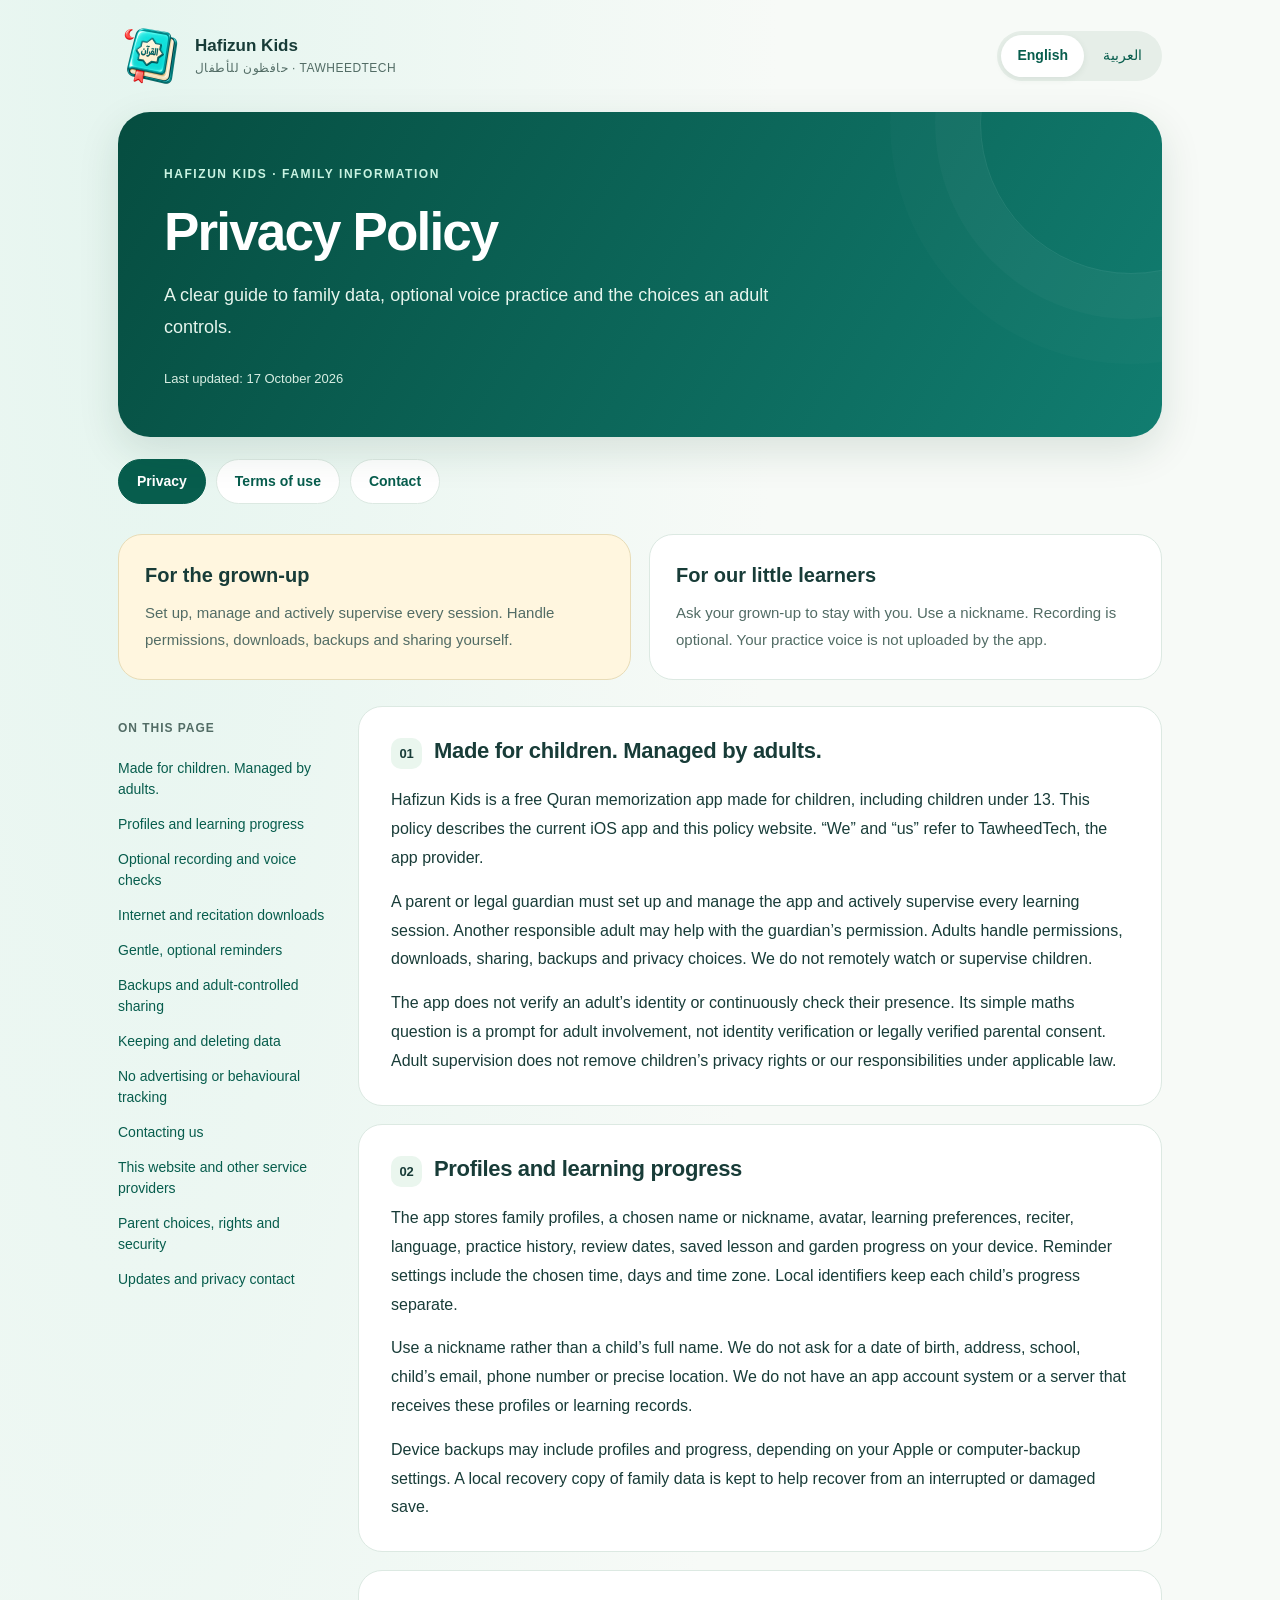
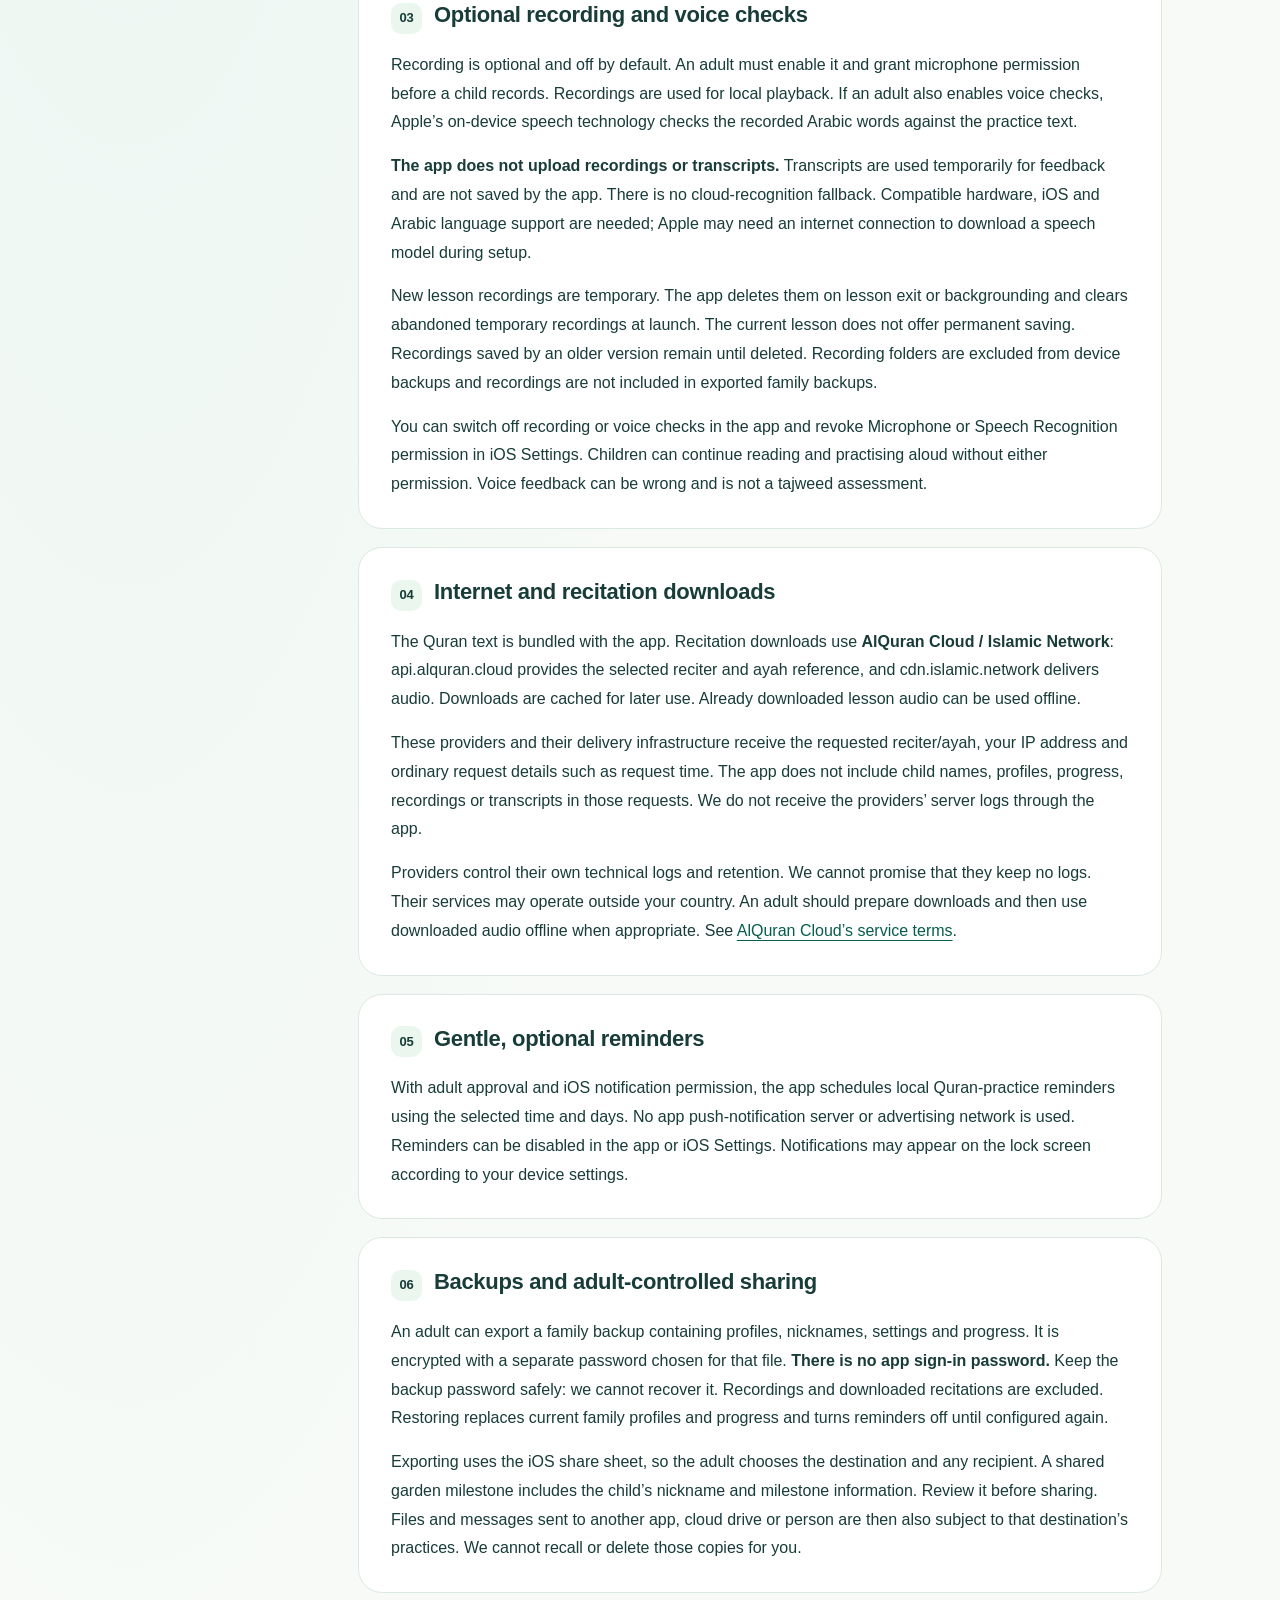
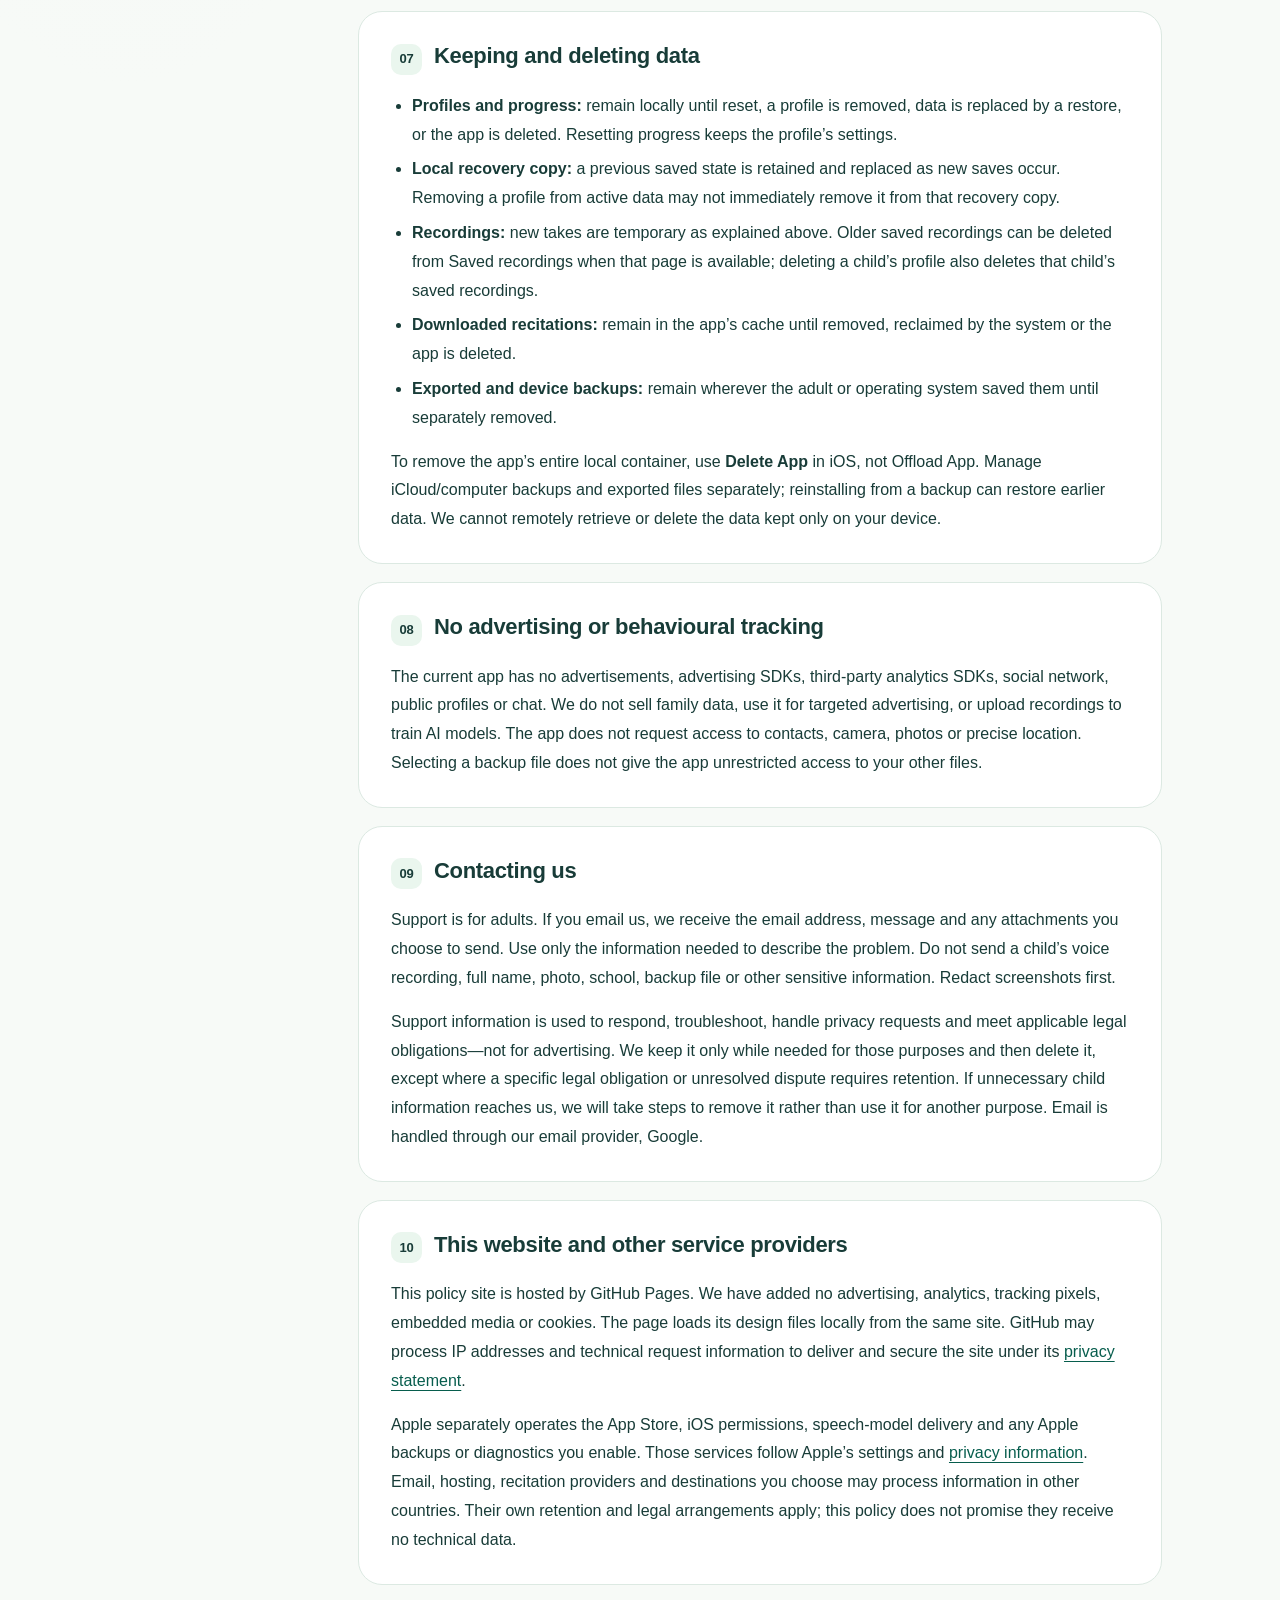
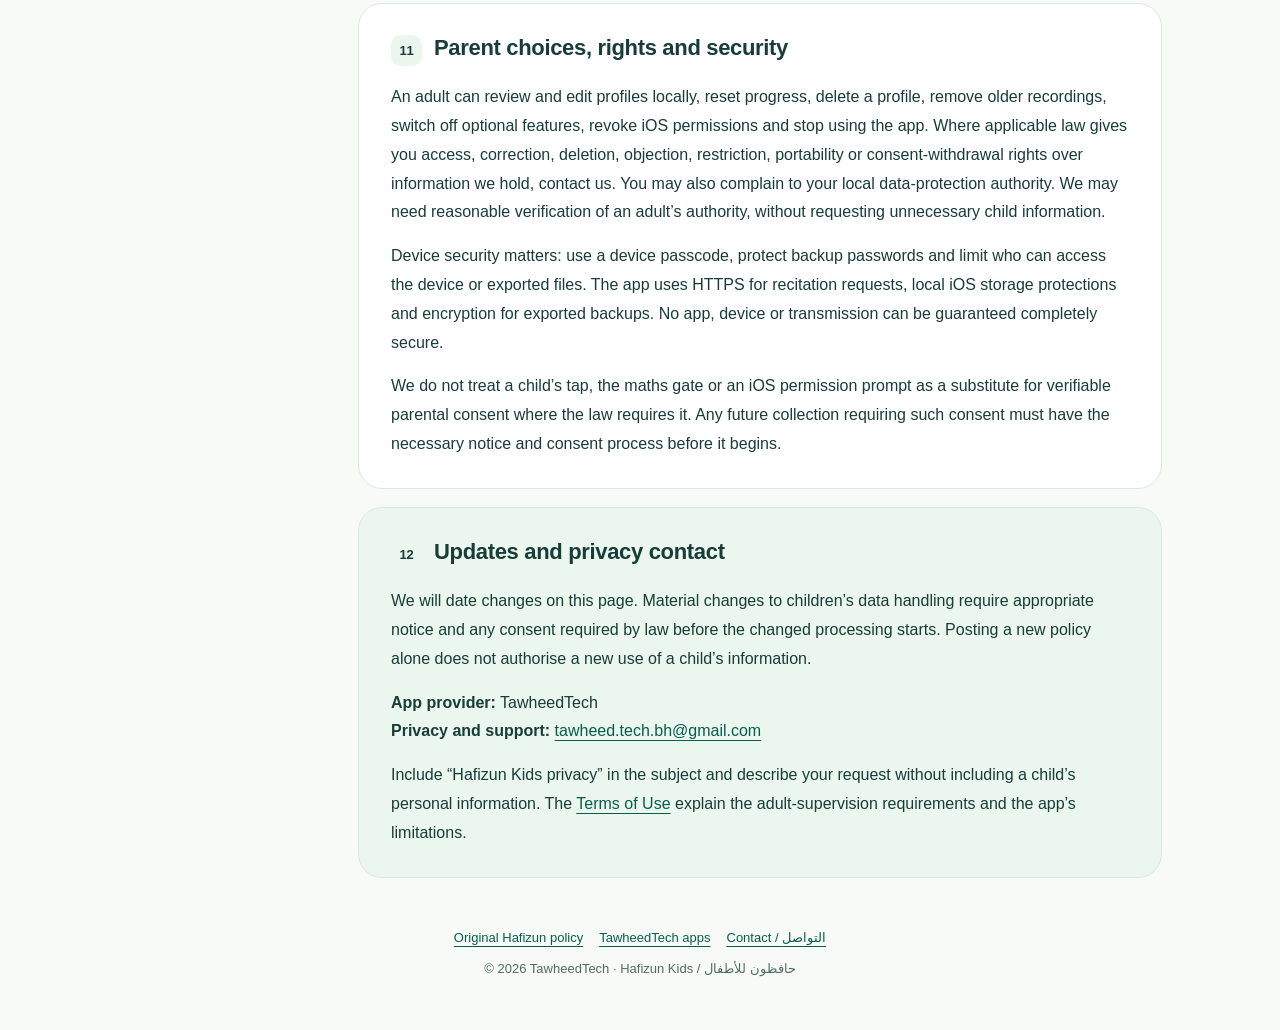
==== index.html @ 1b9d5322 "Publish Hafizun Kids privacy policy and terms" ====
<!doctype html>
<html lang="en"><head><meta charset="utf-8"><meta name="viewport" content="width=device-width,initial-scale=1"><meta name="description" content="Hafizun Kids Privacy Policy: adult supervision, local family data, optional on-device voice practice and parent choices. English and Arabic."><meta name="theme-color" content="#075d4d"><meta name="referrer" content="no-referrer"><meta name="robots" content="index,follow"><title>Privacy Policy · Hafizun Kids</title><link rel="icon" href="logo.png"><link rel="stylesheet" href="style.css"></head>
<body><a class="skip" href="#main">Skip to content / انتقل إلى المحتوى</a><div class="shell"><header class="topbar"><a class="brand" href="index.html" data-local-link><img src="logo.png" width="64" height="64" alt="Hafizun Kids Quran book and crescent logo"><span>Hafizun Kids<small>حافظون للأطفال · TAWHEEDTECH</small></span></a><nav class="languages" aria-label="Language / اللغة"><a href="?lang=en" data-language-link="en" lang="en">English</a><a href="?lang=ar" data-language-link="ar" lang="ar">العربية</a></nav></header><main id="main"><noscript><p class="nojs-note">Both languages are shown below. تظهر اللغتان أدناه.</p></noscript><article data-language="en" lang="en" dir="ltr"><header class="hero"><span class="eyebrow">HAFIZUN KIDS · FAMILY INFORMATION</span><h1>Privacy Policy</h1><p>A clear guide to family data, optional voice practice and the choices an adult controls.</p><p class="meta">Last updated: 17 October 2026</p></header><nav class="tabs" aria-label="Policy pages"><a href="index.html" data-local-link aria-current="page">Privacy</a><a href="terms.html" data-local-link >Terms of use</a><a href="#en-contact">Contact</a></nav><div class="intro"><section class="tile adult"><h2>For the grown-up</h2><p>Set up, manage and actively supervise every session. Handle permissions, downloads, backups and sharing yourself.</p></section><section class="tile"><h2>For our little learners</h2><p>Ask your grown-up to stay with you. Use a nickname. Recording is optional. Your practice voice is not uploaded by the app.</p></section></div><div class="layout"><nav class="toc" aria-label="On this page"><h2>On this page</h2><a href="#en-scope">Made for children. Managed by adults.</a><a href="#en-local">Profiles and learning progress</a><a href="#en-voice">Optional recording and voice checks</a><a href="#en-audio">Internet and recitation downloads</a><a href="#en-reminders">Gentle, optional reminders</a><a href="#en-sharing">Backups and adult-controlled sharing</a><a href="#en-retention">Keeping and deleting data</a><a href="#en-no-tracking">No advertising or behavioural tracking</a><a href="#en-support">Contacting us</a><a href="#en-website">This website and other service providers</a><a href="#en-choices">Parent choices, rights and security</a><a href="#en-contact">Updates and privacy contact</a></nav><div class="content"><section class="section " id="en-scope"><h2><span class="number" aria-hidden="true">01</span>Made for children. Managed by adults.</h2><p>Hafizun Kids is a free Quran memorization app made for children, including children under 13. This policy describes the current iOS app and this policy website. “We” and “us” refer to TawheedTech, the app provider.</p><p>A parent or legal guardian must set up and manage the app and actively supervise every learning session. Another responsible adult may help with the guardian’s permission. Adults handle permissions, downloads, sharing, backups and privacy choices. We do not remotely watch or supervise children.</p><p>The app does not verify an adult’s identity or continuously check their presence. Its simple maths question is a prompt for adult involvement, not identity verification or legally verified parental consent. Adult supervision does not remove children’s privacy rights or our responsibilities under applicable law.</p></section><section class="section " id="en-local"><h2><span class="number" aria-hidden="true">02</span>Profiles and learning progress</h2><p>The app stores family profiles, a chosen name or nickname, avatar, learning preferences, reciter, language, practice history, review dates, saved lesson and garden progress on your device. Reminder settings include the chosen time, days and time zone. Local identifiers keep each child’s progress separate.</p><p>Use a nickname rather than a child’s full name. We do not ask for a date of birth, address, school, child’s email, phone number or precise location. We do not have an app account system or a server that receives these profiles or learning records.</p><p>Device backups may include profiles and progress, depending on your Apple or computer-backup settings. A local recovery copy of family data is kept to help recover from an interrupted or damaged save.</p></section><section class="section " id="en-voice"><h2><span class="number" aria-hidden="true">03</span>Optional recording and voice checks</h2><p>Recording is optional and off by default. An adult must enable it and grant microphone permission before a child records. Recordings are used for local playback. If an adult also enables voice checks, Apple’s on-device speech technology checks the recorded Arabic words against the practice text.</p><p><strong>The app does not upload recordings or transcripts.</strong> Transcripts are used temporarily for feedback and are not saved by the app. There is no cloud-recognition fallback. Compatible hardware, iOS and Arabic language support are needed; Apple may need an internet connection to download a speech model during setup.</p><p>New lesson recordings are temporary. The app deletes them on lesson exit or backgrounding and clears abandoned temporary recordings at launch. The current lesson does not offer permanent saving. Recordings saved by an older version remain until deleted. Recording folders are excluded from device backups and recordings are not included in exported family backups.</p><p>You can switch off recording or voice checks in the app and revoke Microphone or Speech Recognition permission in iOS Settings. Children can continue reading and practising aloud without either permission. Voice feedback can be wrong and is not a tajweed assessment.</p></section><section class="section " id="en-audio"><h2><span class="number" aria-hidden="true">04</span>Internet and recitation downloads</h2><p>The Quran text is bundled with the app. Recitation downloads use <strong>AlQuran Cloud / Islamic Network</strong>: <bdi>api.alquran.cloud</bdi> provides the selected reciter and ayah reference, and <bdi>cdn.islamic.network</bdi> delivers audio. Downloads are cached for later use. Already downloaded lesson audio can be used offline.</p><p>These providers and their delivery infrastructure receive the requested reciter/ayah, your IP address and ordinary request details such as request time. The app does not include child names, profiles, progress, recordings or transcripts in those requests. We do not receive the providers’ server logs through the app.</p><p>Providers control their own technical logs and retention. We cannot promise that they keep no logs. Their services may operate outside your country. An adult should prepare downloads and then use downloaded audio offline when appropriate. See <a href="https://alquran.cloud/terms-and-conditions">AlQuran Cloud’s service terms</a>.</p></section><section class="section " id="en-reminders"><h2><span class="number" aria-hidden="true">05</span>Gentle, optional reminders</h2><p>With adult approval and iOS notification permission, the app schedules local Quran-practice reminders using the selected time and days. No app push-notification server or advertising network is used. Reminders can be disabled in the app or iOS Settings. Notifications may appear on the lock screen according to your device settings.</p></section><section class="section " id="en-sharing"><h2><span class="number" aria-hidden="true">06</span>Backups and adult-controlled sharing</h2><p>An adult can export a family backup containing profiles, nicknames, settings and progress. It is encrypted with a separate password chosen for that file. <strong>There is no app sign-in password.</strong> Keep the backup password safely: we cannot recover it. Recordings and downloaded recitations are excluded. Restoring replaces current family profiles and progress and turns reminders off until configured again.</p><p>Exporting uses the iOS share sheet, so the adult chooses the destination and any recipient. A shared garden milestone includes the child’s nickname and milestone information. Review it before sharing. Files and messages sent to another app, cloud drive or person are then also subject to that destination’s practices. We cannot recall or delete those copies for you.</p></section><section class="section " id="en-retention"><h2><span class="number" aria-hidden="true">07</span>Keeping and deleting data</h2><ul><li><strong>Profiles and progress:</strong> remain locally until reset, a profile is removed, data is replaced by a restore, or the app is deleted. Resetting progress keeps the profile’s settings.</li><li><strong>Local recovery copy:</strong> a previous saved state is retained and replaced as new saves occur. Removing a profile from active data may not immediately remove it from that recovery copy.</li><li><strong>Recordings:</strong> new takes are temporary as explained above. Older saved recordings can be deleted from Saved recordings when that page is available; deleting a child’s profile also deletes that child’s saved recordings.</li><li><strong>Downloaded recitations:</strong> remain in the app’s cache until removed, reclaimed by the system or the app is deleted.</li><li><strong>Exported and device backups:</strong> remain wherever the adult or operating system saved them until separately removed.</li></ul><p>To remove the app’s entire local container, use <strong>Delete App</strong> in iOS, not Offload App. Manage iCloud/computer backups and exported files separately; reinstalling from a backup can restore earlier data. We cannot remotely retrieve or delete the data kept only on your device.</p></section><section class="section " id="en-no-tracking"><h2><span class="number" aria-hidden="true">08</span>No advertising or behavioural tracking</h2><p>The current app has no advertisements, advertising SDKs, third-party analytics SDKs, social network, public profiles or chat. We do not sell family data, use it for targeted advertising, or upload recordings to train AI models. The app does not request access to contacts, camera, photos or precise location. Selecting a backup file does not give the app unrestricted access to your other files.</p></section><section class="section " id="en-support"><h2><span class="number" aria-hidden="true">09</span>Contacting us</h2><p>Support is for adults. If you email us, we receive the email address, message and any attachments you choose to send. Use only the information needed to describe the problem. Do not send a child’s voice recording, full name, photo, school, backup file or other sensitive information. Redact screenshots first.</p><p>Support information is used to respond, troubleshoot, handle privacy requests and meet applicable legal obligations—not for advertising. We keep it only while needed for those purposes and then delete it, except where a specific legal obligation or unresolved dispute requires retention. If unnecessary child information reaches us, we will take steps to remove it rather than use it for another purpose. Email is handled through our email provider, Google.</p></section><section class="section " id="en-website"><h2><span class="number" aria-hidden="true">10</span>This website and other service providers</h2><p>This policy site is hosted by GitHub Pages. We have added no advertising, analytics, tracking pixels, embedded media or cookies. The page loads its design files locally from the same site. GitHub may process IP addresses and technical request information to deliver and secure the site under its <a href="https://docs.github.com/en/site-policy/privacy-policies/github-general-privacy-statement">privacy statement</a>.</p><p>Apple separately operates the App Store, iOS permissions, speech-model delivery and any Apple backups or diagnostics you enable. Those services follow Apple’s settings and <a href="https://www.apple.com/legal/privacy/">privacy information</a>. Email, hosting, recitation providers and destinations you choose may process information in other countries. Their own retention and legal arrangements apply; this policy does not promise they receive no technical data.</p></section><section class="section " id="en-choices"><h2><span class="number" aria-hidden="true">11</span>Parent choices, rights and security</h2><p>An adult can review and edit profiles locally, reset progress, delete a profile, remove older recordings, switch off optional features, revoke iOS permissions and stop using the app. Where applicable law gives you access, correction, deletion, objection, restriction, portability or consent-withdrawal rights over information we hold, contact us. You may also complain to your local data-protection authority. We may need reasonable verification of an adult’s authority, without requesting unnecessary child information.</p><p>Device security matters: use a device passcode, protect backup passwords and limit who can access the device or exported files. The app uses HTTPS for recitation requests, local iOS storage protections and encryption for exported backups. No app, device or transmission can be guaranteed completely secure.</p><p>We do not treat a child’s tap, the maths gate or an iOS permission prompt as a substitute for verifiable parental consent where the law requires it. Any future collection requiring such consent must have the necessary notice and consent process before it begins.</p></section><section class="section contact" id="en-contact"><h2><span class="number" aria-hidden="true">12</span>Updates and privacy contact</h2><p>We will date changes on this page. Material changes to children’s data handling require appropriate notice and any consent required by law before the changed processing starts. Posting a new policy alone does not authorise a new use of a child’s information.</p><p><strong>App provider:</strong> TawheedTech<br><strong>Privacy and support:</strong> <a href="mailto:tawheed.tech.bh@gmail.com">tawheed.tech.bh@gmail.com</a></p><p>Include “Hafizun Kids privacy” in the subject and describe your request without including a child’s personal information. The <a href="terms.html" data-local-link>Terms of Use</a> explain the adult-supervision requirements and the app’s limitations.</p></section></div></div></article><article data-language="ar" lang="ar" dir="rtl"><header class="hero"><span class="eyebrow">حافظون للأطفال · معلومات للأسرة</span><h1>سياسة الخصوصية</h1><p>دليل واضح لبيانات الأسرة والتدريب الصوتي الاختياري والخيارات التي يديرها ولي الأمر.</p><p class="meta">آخر تحديث: ١٧ أكتوبر ٢٠٢٦</p></header><nav class="tabs" aria-label="صفحات السياسات"><a href="index.html" data-local-link aria-current="page">الخصوصية</a><a href="terms.html" data-local-link >شروط الاستخدام</a><a href="#ar-contact">التواصل</a></nav><div class="intro"><section class="tile adult"><h2>إلى ولي الأمر</h2><p>تولَّ الإعداد والإدارة والإشراف الفعلي على كل جلسة، وتولَّ الأذونات والتنزيلات والنسخ الاحتياطية والمشاركة بنفسك.</p></section><section class="tile"><h2>لأطفالنا الصغار</h2><p>اطلب من ولي أمرك أن يبقى معك. استخدم لقباً. التسجيل اختياري، ولا يرفع التطبيق صوت تدريبك إلى الإنترنت.</p></section></div><div class="layout"><nav class="toc" aria-label="في هذه الصفحة"><h2>في هذه الصفحة</h2><a href="#ar-scope">للأطفال، بإدارة الكبار</a><a href="#ar-local">الملفات الشخصية وتقدم التعلم</a><a href="#ar-voice">التسجيل والتحقق الصوتي الاختياريان</a><a href="#ar-audio">الإنترنت وتنزيل التلاوات</a><a href="#ar-reminders">تذكيرات اختيارية</a><a href="#ar-sharing">النسخ الاحتياطية والمشاركة بإدارة الكبار</a><a href="#ar-retention">الاحتفاظ بالبيانات وحذفها</a><a href="#ar-no-tracking">بلا إعلانات أو تتبع سلوكي</a><a href="#ar-support">التواصل معنا</a><a href="#ar-website">هذا الموقع والجهات الأخرى</a><a href="#ar-choices">خيارات ولي الأمر وحقوقه والأمان</a><a href="#ar-contact">التحديثات والتواصل بشأن الخصوصية</a></nav><div class="content"><section class="section " id="ar-scope"><h2><span class="number" aria-hidden="true">01</span>للأطفال، بإدارة الكبار</h2><p>حافظون للأطفال تطبيق مجاني لحفظ القرآن الكريم، صُمم للأطفال، بمن فيهم من هم دون الثالثة عشرة. تتناول هذه السياسة الإصدار الحالي من تطبيق iOS وموقع هذه السياسة. ويُقصد بـ«نحن» مزوّد التطبيق، توحيد تك (TawheedTech).</p><p>يجب أن يتولى أحد الوالدين أو ولي الأمر إعداد التطبيق وإدارته والإشراف الفعلي على كل جلسة تعلم. ويمكن لشخص بالغ مسؤول المساعدة بإذن ولي الأمر. ويتولى الكبار الأذونات والتنزيلات والمشاركة والنسخ الاحتياطية وخيارات الخصوصية. نحن لا نراقب الأطفال أو نشرف عليهم عن بُعد.</p><p>لا يتحقق التطبيق من هوية الشخص البالغ أو من وجوده المستمر. والسؤال الحسابي البسيط وسيلة لطلب تدخل ولي الأمر، وليس تحققاً من الهوية أو موافقة أبوية موثقة قانونياً. ولا يُسقط الإشراف حقوق الطفل في الخصوصية أو مسؤولياتنا بموجب القانون.</p></section><section class="section " id="ar-local"><h2><span class="number" aria-hidden="true">02</span>الملفات الشخصية وتقدم التعلم</h2><p>يحفظ التطبيق على جهازك ملفات الأسرة والاسم أو اللقب المختار والصورة الرمزية وتفضيلات التعلم والقارئ واللغة وسجل التدريب ومواعيد المراجعة والدرس المحفوظ وتقدم الحديقة. وتشمل إعدادات التذكير الوقت والأيام والمنطقة الزمنية المختارة. وتُستخدم معرّفات محلية لفصل تقدم كل طفل.</p><p>استخدم لقباً بدلاً من اسم الطفل الكامل. لا نطلب تاريخ الميلاد أو العنوان أو المدرسة أو بريد الطفل أو رقم هاتفه أو موقعه الدقيق. ولا يوجد نظام حسابات أو خادم تابع للتطبيق يستقبل هذه الملفات أو سجلات التعلم.</p><p>قد تتضمن النسخ الاحتياطية للجهاز الملفات والتقدم وفق إعدادات Apple أو النسخ إلى الحاسوب. ويحتفظ التطبيق بنسخة استرداد محلية لبيانات الأسرة للمساعدة عند انقطاع الحفظ أو تلفه.</p></section><section class="section " id="ar-voice"><h2><span class="number" aria-hidden="true">03</span>التسجيل والتحقق الصوتي الاختياريان</h2><p>التسجيل اختياري ومغلق افتراضياً. يجب أن يفعّله شخص بالغ ويمنح إذن الميكروفون قبل تسجيل الطفل. وتُستخدم التسجيلات للاستماع إليها محلياً. وإذا فعّل ولي الأمر التحقق الصوتي أيضاً، تُستخدم تقنية Apple للتعرف على الكلام على الجهاز لمقارنة الكلمات العربية المسجلة بنص التدريب.</p><p><strong>لا يرفع التطبيق التسجيلات أو النصوص المستخرجة إلى الإنترنت.</strong> تُستخدم النصوص مؤقتاً لإظهار الملاحظات ولا يحفظها التطبيق. ولا ينتقل التطبيق إلى التعرف السحابي عند تعذر المعالجة المحلية. يلزم جهاز ونظام ودعم لغوي متوافق، وقد تحتاج Apple إلى الإنترنت لتنزيل نموذج اللغة أثناء الإعداد.</p><p>تسجيلات الدرس الجديدة مؤقتة؛ يحذفها التطبيق عند الخروج من الدرس أو انتقاله إلى الخلفية، وينظف الملفات المؤقتة المتبقية عند التشغيل. ولا يتيح الدرس الحالي حفظها دائماً. أما التسجيلات المحفوظة بإصدار أقدم فتبقى حتى حذفها. تُستثنى مجلدات التسجيل من النسخ الاحتياطية للجهاز، ولا تتضمن نسخ الأسرة المصدّرة أي تسجيلات.</p><p>يمكن إيقاف التسجيل أو التحقق الصوتي من التطبيق وسحب إذن الميكروفون أو التعرف على الكلام من إعدادات iOS. ويستطيع الطفل متابعة القراءة والتدريب بصوته دون هذين الإذنين. وقد يخطئ التحقق الصوتي، وهو ليس تقييماً للتجويد.</p></section><section class="section " id="ar-audio"><h2><span class="number" aria-hidden="true">04</span>الإنترنت وتنزيل التلاوات</h2><p>نص القرآن مرفق بالتطبيق. وتستخدم تنزيلات التلاوة خدمة <strong>AlQuran Cloud / Islamic Network</strong>؛ يوفر <bdi>api.alquran.cloud</bdi> مرجع القارئ والآية المختارين، ويقدم <bdi>cdn.islamic.network</bdi> الملف الصوتي. تُحفظ التنزيلات للاستخدام لاحقاً، ويمكن استخدام صوت الدرس الذي اكتمل تنزيله دون اتصال.</p><p>تستقبل هذه الجهات والبنية التقنية لتوصيل الملفات مرجع القارئ والآية وعنوان IP وتفاصيل الطلب المعتادة مثل وقته. ولا يرسل التطبيق أسماء الأطفال أو ملفاتهم أو تقدمهم أو تسجيلاتهم أو النصوص المستخرجة ضمن هذه الطلبات. ولا يستقبل التطبيق سجلات خوادم تلك الجهات نيابة عنا.</p><p>تتحكم الجهات المقدمة للخدمة في سجلاتها التقنية ومدد الاحتفاظ بها، ولا يمكننا أن نعد بأنها لا تحتفظ بسجلات. وقد تعمل خارج بلدك. يُنصح بأن يجهّز شخص بالغ التنزيلات، ثم تُستخدم التلاوات المنزلة دون اتصال عند الحاجة. راجع <a href="https://alquran.cloud/terms-and-conditions">شروط خدمة AlQuran Cloud</a>.</p></section><section class="section " id="ar-reminders"><h2><span class="number" aria-hidden="true">05</span>تذكيرات اختيارية</h2><p>بموافقة ولي الأمر ومنح إذن الإشعارات في iOS، يجدول التطبيق تذكيرات محلية للتدريب على القرآن في الوقت والأيام المختارة. ولا يستخدم خادماً لإرسال الإشعارات عن بُعد أو شبكة إعلانات. يمكن تعطيلها من التطبيق أو إعدادات iOS، وقد تظهر على شاشة القفل بحسب إعدادات الجهاز.</p></section><section class="section " id="ar-sharing"><h2><span class="number" aria-hidden="true">06</span>النسخ الاحتياطية والمشاركة بإدارة الكبار</h2><p>يمكن لشخص بالغ تصدير نسخة للأسرة تشمل الملفات والألقاب والإعدادات والتقدم. تُشفّر النسخة بكلمة مرور منفصلة يختارها لذلك الملف. <strong>لا توجد كلمة مرور لتسجيل الدخول إلى التطبيق.</strong> احفظ كلمة مرور النسخة بأمان؛ لا نستطيع استعادتها. لا تشمل النسخة التسجيلات أو التلاوات المنزلة. ويستبدل الاسترجاع ملفات الأسرة وتقدمها الحالي، ويوقف التذكيرات حتى إعادة إعدادها.</p><p>يتم التصدير عبر نافذة المشاركة في iOS، ويختار الشخص البالغ الوجهة والمستلم. وتتضمن مشاركة إنجاز الحديقة لقب الطفل ومعلومات الإنجاز؛ راجعها قبل المشاركة. وتخضع الملفات والرسائل المرسلة إلى تطبيق أو مساحة سحابية أو شخص آخر أيضاً لممارسات تلك الوجهة. ولا نستطيع سحب تلك النسخ أو حذفها نيابة عنك.</p></section><section class="section " id="ar-retention"><h2><span class="number" aria-hidden="true">07</span>الاحتفاظ بالبيانات وحذفها</h2><ul><li><strong>الملفات والتقدم:</strong> تبقى محلياً حتى إعادة الضبط أو حذف الملف الشخصي أو استبدال البيانات باسترجاع نسخة أو حذف التطبيق. وإعادة ضبط التقدم تُبقي إعدادات الملف.</li><li><strong>نسخة الاسترداد المحلية:</strong> تُحفظ الحالة السابقة وتُستبدل مع عمليات الحفظ الجديدة. وقد لا يُحذف الملف فوراً من هذه النسخة عند حذفه من البيانات النشطة.</li><li><strong>التسجيلات:</strong> التسجيلات الجديدة مؤقتة كما سبق. ويمكن حذف التسجيلات القديمة من صفحة التسجيلات المحفوظة عند ظهورها. كما يحذف حذف الملف الشخصي التسجيلات المحفوظة المرتبطة بذلك الطفل.</li><li><strong>التلاوات المنزلة:</strong> تبقى في ذاكرة التطبيق المؤقتة حتى إزالتها أو استرداد النظام للمساحة أو حذف التطبيق.</li><li><strong>النسخ المصدّرة ونسخ الجهاز:</strong> تبقى في الوجهة التي حفظها فيها ولي الأمر أو النظام حتى حذفها بصورة منفصلة.</li></ul><p>لإزالة جميع بيانات التطبيق المحلية، اختر <strong>حذف التطبيق</strong> من iOS، وليس «إلغاء تحميل التطبيق». وأدر نسخ iCloud أو الحاسوب والملفات المصدّرة بشكل منفصل؛ فقد تعيد الاستعادة بيانات سابقة. ولا نستطيع استرجاع البيانات الموجودة على جهازك وحده أو حذفها عن بُعد.</p></section><section class="section " id="ar-no-tracking"><h2><span class="number" aria-hidden="true">08</span>بلا إعلانات أو تتبع سلوكي</h2><p>لا يتضمن التطبيق الحالي إعلانات أو حِزم إعلانات أو حِزم تحليلات تابعة لجهات خارجية أو شبكة اجتماعية أو ملفات عامة أو محادثات. ولا نبيع بيانات الأسرة أو نستخدمها للإعلانات الموجهة أو نرفع التسجيلات لتدريب نماذج الذكاء الاصطناعي. ولا يطلب التطبيق الوصول إلى جهات الاتصال أو الكاميرا أو الصور أو الموقع الدقيق. ولا يمنح اختيار ملف نسخة احتياطية وصولاً غير محدود إلى ملفاتك الأخرى.</p></section><section class="section " id="ar-support"><h2><span class="number" aria-hidden="true">09</span>التواصل معنا</h2><p>خدمة الدعم مخصصة للكبار. إذا راسلتنا، نستقبل عنوان بريدك والرسالة والمرفقات التي تختار إرسالها. أرسل ما يلزم فقط لشرح المشكلة، ولا ترسل تسجيل صوت الطفل أو اسمه الكامل أو صورته أو مدرسته أو ملف النسخة الاحتياطية أو معلومات حساسة أخرى. أخفِ البيانات الشخصية من لقطات الشاشة أولاً.</p><p>تُستخدم معلومات الدعم للرد وحل المشكلات ومعالجة طلبات الخصوصية والوفاء بالالتزامات القانونية، وليس للإعلانات. ونحتفظ بها فقط ما دامت لازمة لهذه الأغراض، ثم نحذفها، إلا إذا استلزم التزام قانوني محدد أو نزاع لم يُحسم الاحتفاظ بها. وإذا وصلتنا معلومات غير لازمة عن طفل، نتخذ خطوات لإزالتها بدلاً من استخدامها لغرض آخر. تُعالج الرسائل عبر مزوّد بريدنا الإلكتروني، Google.</p></section><section class="section " id="ar-website"><h2><span class="number" aria-hidden="true">10</span>هذا الموقع والجهات الأخرى</h2><p>تستضيف GitHub Pages موقع هذه السياسة. لم نضف إعلانات أو تحليلات أو بكسلات تتبع أو وسائط مضمّنة أو ملفات تعريف ارتباط. وتُحمّل ملفات التصميم من الموقع نفسه. وقد تعالج GitHub عناوين IP ومعلومات الطلب التقنية لتقديم الموقع وحمايته وفق <a href="https://docs.github.com/en/site-policy/privacy-policies/github-general-privacy-statement">بيان خصوصيتها</a>.</p><p>تدير Apple بصورة مستقلة متجر التطبيقات وأذونات iOS وتنزيل نماذج الكلام وأي نسخ احتياطية أو تشخيصات تفعّلها لديها، وفق إعداداتها و<a href="https://www.apple.com/legal/privacy/">معلومات الخصوصية الخاصة بها</a>. وقد تعالج جهات البريد والاستضافة والتلاوة والوجهات التي تختارها معلومات خارج بلدك. وتسري ترتيباتها القانونية ومدد الاحتفاظ لديها؛ ولا تعني هذه السياسة أنها لا تتلقى أي بيانات تقنية.</p></section><section class="section " id="ar-choices"><h2><span class="number" aria-hidden="true">11</span>خيارات ولي الأمر وحقوقه والأمان</h2><p>يمكن للشخص البالغ مراجعة الملفات وتعديلها محلياً وإعادة ضبط التقدم وحذف الملف والتسجيلات القديمة وإيقاف الميزات الاختيارية وسحب أذونات iOS والتوقف عن استخدام التطبيق. إذا منحك القانون حقوق الوصول أو التصحيح أو الحذف أو الاعتراض أو تقييد المعالجة أو نقل البيانات أو سحب الموافقة بشأن معلومات نحتفظ بها، فتواصل معنا. ويجوز لك الشكوى إلى جهة حماية البيانات المختصة. وقد نحتاج إلى تحقق معقول من صفة الشخص البالغ دون طلب معلومات غير لازمة عن الطفل.</p><p>استخدم رمز قفل للجهاز، واحمِ كلمات مرور النسخ، وقيّد الوصول إلى الجهاز والملفات المصدّرة. يستخدم التطبيق HTTPS لطلبات التلاوة وحماية التخزين في iOS وتشفير النسخ المصدّرة. ولا يمكن ضمان أمان أي تطبيق أو جهاز أو نقل للبيانات بصورة مطلقة.</p><p>لا نعدّ ضغط الطفل على زر أو اجتياز السؤال الحسابي أو منح إذن iOS بديلاً عن موافقة أبوية قابلة للتحقق متى تطلبها القانون. وأي جمع مستقبلي يستلزم هذه الموافقة يجب أن يسبقه الإشعار والإجراء القانوني اللازمان.</p></section><section class="section contact" id="ar-contact"><h2><span class="number" aria-hidden="true">12</span>التحديثات والتواصل بشأن الخصوصية</h2><p>نُحدّث التاريخ عند تعديل هذه الصفحة. وتستلزم التغييرات الجوهرية في معالجة بيانات الأطفال إشعاراً مناسباً وأي موافقة يفرضها القانون قبل بدء المعالجة الجديدة. ولا يُجيز نشر سياسة جديدة وحده استخداماً جديداً لمعلومات الطفل.</p><p><strong>مزوّد التطبيق:</strong> توحيد تك (TawheedTech)<br><strong>الخصوصية والدعم:</strong> <a href="mailto:tawheed.tech.bh@gmail.com"><bdi>tawheed.tech.bh@gmail.com</bdi></a></p><p>اكتب «خصوصية حافظون للأطفال» في عنوان الرسالة، واشرح طلبك دون تضمين معلومات الطفل الشخصية. وتوضح <a href="terms.html" data-local-link>شروط الاستخدام</a> متطلبات إشراف الكبار وحدود التطبيق.</p></section></div></div></article></main><footer class="footer"><nav aria-label="Related pages"><a href="https://tawheedtech.github.io/hafizun-privacy-policy/">Original Hafizun policy</a><a href="https://noorpath.net/">TawheedTech apps</a><a href="mailto:tawheed.tech.bh@gmail.com">Contact / التواصل</a></nav><p>© 2026 TawheedTech · Hafizun Kids / حافظون للأطفال</p></footer></div><script src="page.js"></script></body></html>
---- style.css ----
:root{--ink:#183c38;--muted:#526c65;--green:#075d4d;--teal:#14796b;--line:#dce9e2;--paper:#fff;--mint:#eaf6ee;--cream:#fff6df;--radius:24px;color-scheme:light;font-synthesis:none}
*{box-sizing:border-box}html{scroll-behavior:smooth;scroll-padding-top:30px}body{margin:0;background:radial-gradient(ellipse at 10% 0,#e5f5ef,transparent 650px),#f7faf7;color:var(--ink);font:17px/1.8 -apple-system,BlinkMacSystemFont,"Segoe UI",Arial,sans-serif}a{color:var(--green);text-underline-offset:4px}a:hover{text-decoration-thickness:2px}button,a{-webkit-tap-highlight-color:transparent}button{font:inherit}a:focus-visible,button:focus-visible{outline:3px solid #bc740e;outline-offset:4px;border-radius:5px}.skip{position:absolute;top:-100px;left:12px;background:white;padding:12px;z-index:20}.skip:focus{top:12px}.shell{max-width:1100px;margin:auto;padding:0 28px}.topbar{display:flex;align-items:center;justify-content:space-between;gap:20px;padding:24px 0}.brand{display:flex;align-items:center;gap:13px;text-decoration:none;color:var(--ink);font-weight:750;line-height:1.3}.brand img{width:64px;height:64px;object-fit:contain}.brand small{display:block;color:var(--muted);font-weight:500;font-size:12px;margin-top:4px;letter-spacing:.04em}.languages{display:flex;gap:3px;background:#e6eee8;border-radius:99px;padding:4px}.languages a{min-height:42px;padding:6px 16px;border-radius:99px;text-decoration:none;font-size:14px;font-weight:650;display:grid;place-items:center}.languages a[aria-current=true]{background:white;color:var(--green);box-shadow:0 2px 7px #234b3514}.hero{position:relative;overflow:hidden;padding:46px;border-radius:32px;color:white;background:linear-gradient(120deg,#064d40,#117d70);box-shadow:0 14px 40px #123c2820}.hero::after{content:"";position:absolute;width:300px;height:300px;border:1px solid #ffffff16;border-radius:50%;right:-120px;top:-140px;box-shadow:0 0 0 45px #ffffff06,0 0 0 90px #ffffff04;pointer-events:none}.eyebrow{display:inline-block;font-size:12px;font-weight:700;letter-spacing:.13em;text-transform:uppercase;margin:0 0 16px;color:#c9f3e2}h1{font-size:clamp(34px,5vw,53px);line-height:1.15;letter-spacing:-.035em;margin:0 0 16px;font-weight:780}.hero p{max-width:660px;margin:0;color:#e6f5ed;font-size:18px}.meta{font-size:13px!important;margin-top:24px!important;color:#d8eee3!important}.tabs{display:flex;gap:10px;flex-wrap:wrap;margin:22px 0 30px}.tabs a{padding:9px 18px;border-radius:99px;background:white;border:1px solid var(--line);text-decoration:none;font-weight:650;font-size:14px;min-height:44px}.tabs a[aria-current=page]{background:var(--green);color:white;border-color:var(--green)}.intro{display:grid;grid-template-columns:1fr 1fr;gap:18px;margin-bottom:26px}.tile{background:white;border:1px solid var(--line);border-radius:var(--radius);padding:26px}.tile.adult{background:var(--cream);border-color:#e8dcb7}.tile h2{font-size:20px;line-height:1.4;margin:0 0 10px}.tile p,.tile ul{margin:0;color:var(--muted);font-size:15px}.tile ul{padding-inline-start:20px}.layout{display:grid;grid-template-columns:210px minmax(0,1fr);gap:30px;align-items:start}.toc{position:sticky;top:24px;padding:12px 0}.toc h2{font-size:12px;letter-spacing:.08em;text-transform:uppercase;color:var(--muted);margin:0 0 12px}.toc a{display:block;font-size:14px;padding:7px 0;line-height:1.5;text-decoration:none}.toc a:hover{text-decoration:underline}.content{min-width:0}.section{background:white;border:1px solid var(--line);border-radius:var(--radius);padding:29px 32px;margin-bottom:18px;scroll-margin-top:24px}.section h2{display:flex;align-items:baseline;gap:12px;font-size:22px;line-height:1.4;margin:0 0 17px;letter-spacing:-.015em}.number{flex-shrink:0;display:inline-grid;place-items:center;background:var(--mint);border-radius:10px;min-width:31px;height:31px;font-size:13px;vertical-align:middle}.section p,.section ul{margin:0 0 15px;font-size:16px}.section p:last-child,.section ul:last-child{margin-bottom:0}.section ul{padding-inline-start:21px}.section li+li{margin-top:6px}.section strong{font-weight:700}.notice{background:var(--mint);border-inline-start:3px solid #459a70;padding:15px 18px;border-radius:0 12px 12px 0;font-size:15px!important}.contact{background:#eaf6ee}.contact a{overflow-wrap:anywhere}.footer{padding:30px 0 42px;text-align:center;color:var(--muted);font-size:13px}.footer a{margin:0 8px}.footer p{margin:8px 0}.review-banner{padding:12px 20px;background:#fff2cf;border:1px dashed #ba8124;border-radius:12px;margin-bottom:18px;font-size:13px;color:#69480f}.js [data-language]{display:none}.js [data-language].active-language{display:block}[dir=rtl]{font-family:Arial,"Segoe UI",sans-serif;line-height:1.95}[dir=rtl] h1{letter-spacing:0;line-height:1.35}[dir=rtl] .eyebrow{letter-spacing:0}[dir=rtl] .notice{border-radius:12px 0 0 12px}[dir=rtl] .section h2{line-height:1.6;letter-spacing:0}[dir=rtl] .toc h2{letter-spacing:0}.nojs-note{padding:15px;background:var(--cream)}
@media(max-width:800px){.layout{grid-template-columns:1fr;gap:8px}.toc{position:static;display:flex;flex-wrap:wrap;gap:6px 15px;padding:0 4px 16px}.toc h2{width:100%;margin-bottom:0}.toc a{padding:2px 0}.intro{grid-template-columns:1fr}.hero{padding:32px}.section{padding:25px}.topbar{padding:18px 0}.shell{padding:0 20px}}
@media(max-width:440px){body{font-size:16px}.shell{padding:0 15px}.hero{border-radius:24px;padding:28px 24px}.hero p{font-size:16px}.brand{font-size:15px;gap:5px}.brand img{width:49px;height:49px}.brand small{font-size:10px}.languages a{padding:6px 11px;font-size:12px}.section{padding:23px 20px}.section h2{font-size:20px}.tabs a{padding:8px 14px}.tile{padding:23px}}
@media(prefers-reduced-motion:reduce){html{scroll-behavior:auto}}
@media print{.topbar,.tabs,.toc,.review-banner,.footer nav{display:none}.shell{max-width:none;padding:0}.hero{background:white;color:black;box-shadow:none;padding:0;border-radius:0}.hero p,.meta,.eyebrow{color:black!important}.intro{margin-top:24px}.layout{display:block}.section{break-inside:avoid;padding:18px 0;border:0;border-bottom:1px solid #ccc;border-radius:0}.footer{text-align:start}.js [data-language]:not(.active-language){display:none}}
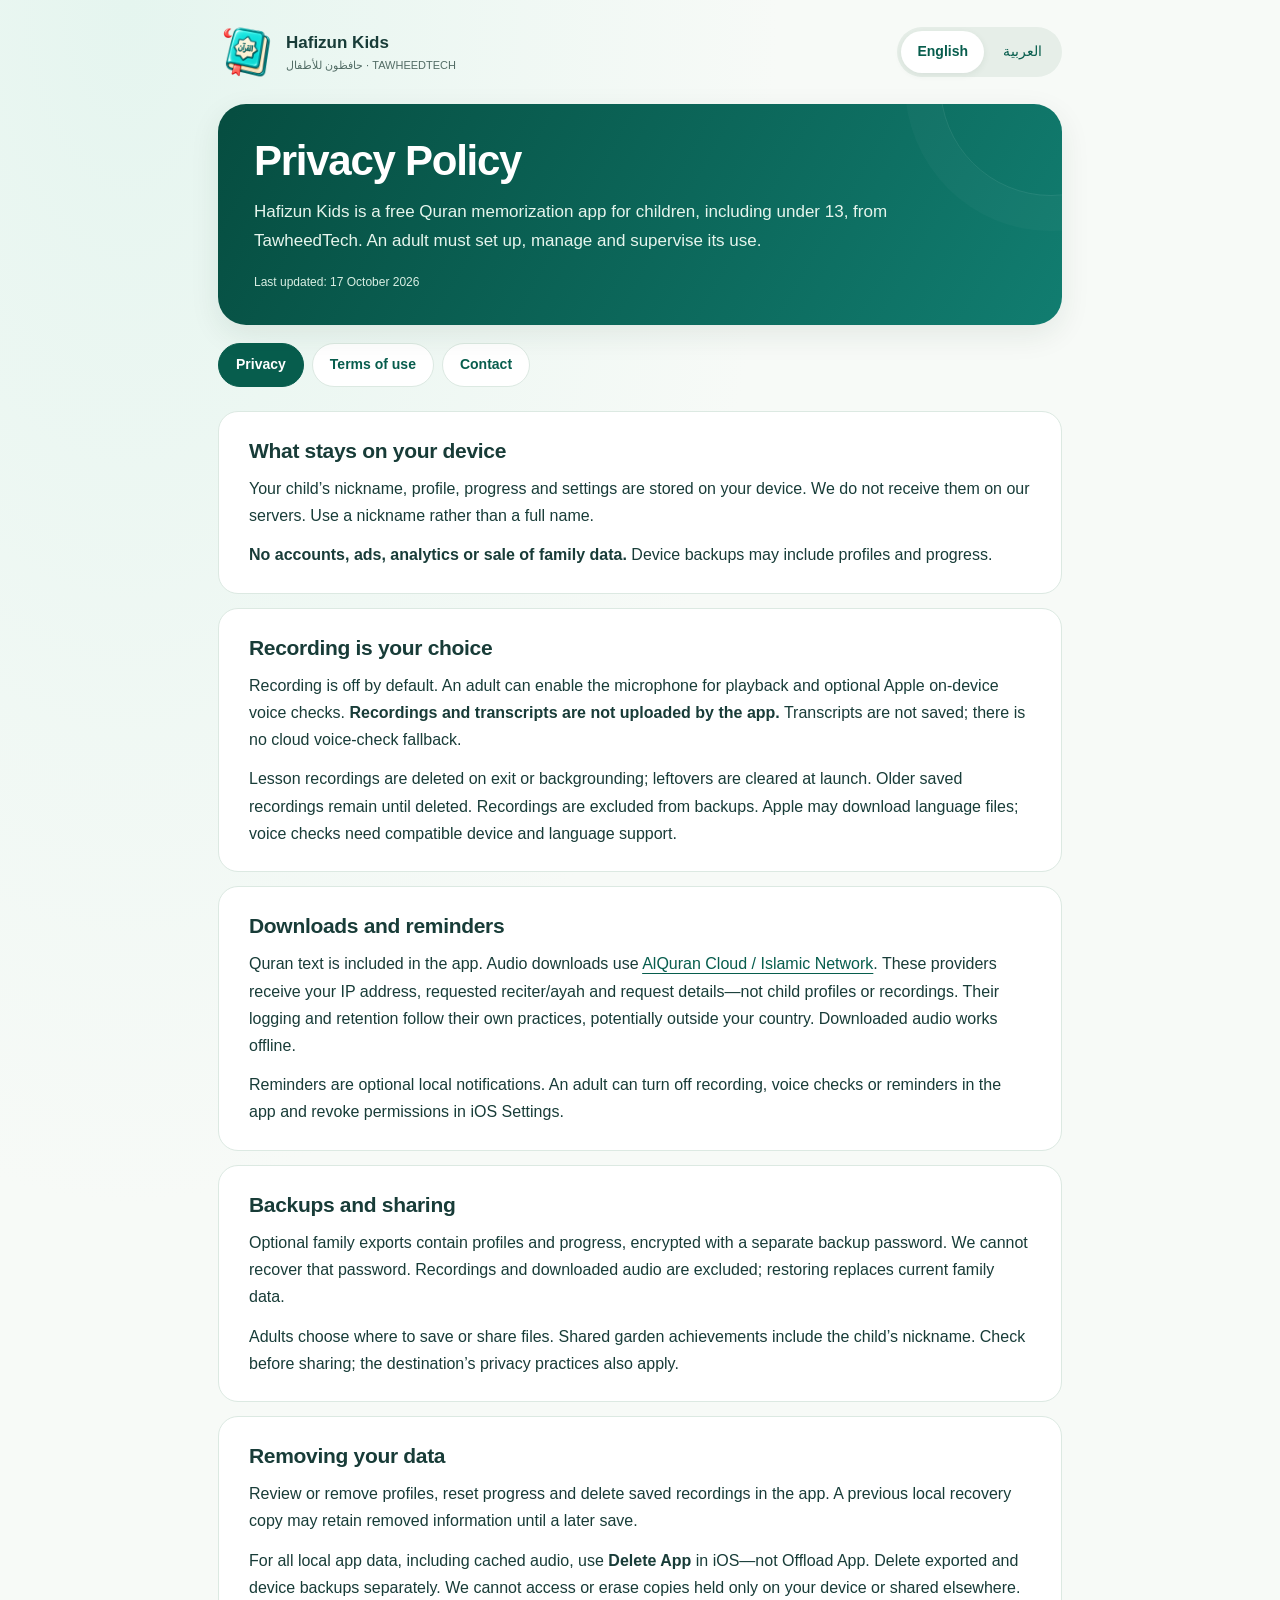
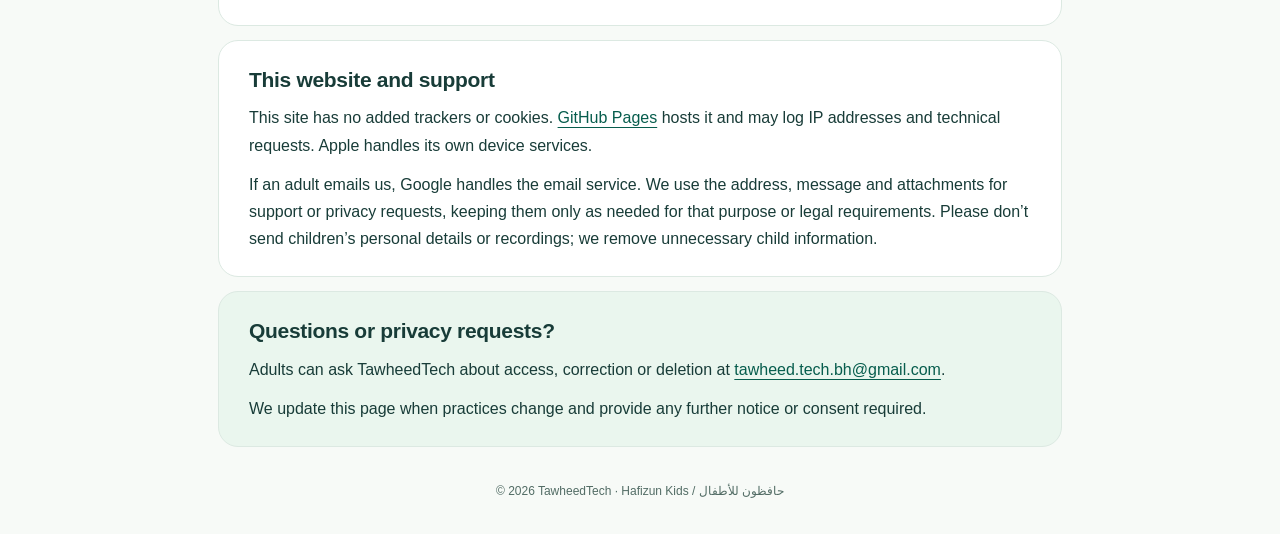
==== commit e2b45d64: "Simplify privacy policy and terms in English and Arabic" ====
--- a/index.html
+++ b/index.html
@@ -1,3 +1,3 @@
 <!doctype html>
-<html lang="en"><head><meta charset="utf-8"><meta name="viewport" content="width=device-width,initial-scale=1"><meta name="description" content="Hafizun Kids Privacy Policy: adult supervision, local family data, optional on-device voice practice and parent choices. English and Arabic."><meta name="theme-color" content="#075d4d"><meta name="referrer" content="no-referrer"><meta name="robots" content="index,follow"><title>Privacy Policy · Hafizun Kids</title><link rel="icon" href="logo.png"><link rel="stylesheet" href="style.css"></head>
-<body><a class="skip" href="#main">Skip to content / انتقل إلى المحتوى</a><div class="shell"><header class="topbar"><a class="brand" href="index.html" data-local-link><img src="logo.png" width="64" height="64" alt="Hafizun Kids Quran book and crescent logo"><span>Hafizun Kids<small>حافظون للأطفال · TAWHEEDTECH</small></span></a><nav class="languages" aria-label="Language / اللغة"><a href="?lang=en" data-language-link="en" lang="en">English</a><a href="?lang=ar" data-language-link="ar" lang="ar">العربية</a></nav></header><main id="main"><noscript><p class="nojs-note">Both languages are shown below. تظهر اللغتان أدناه.</p></noscript><article data-language="en" lang="en" dir="ltr"><header class="hero"><span class="eyebrow">HAFIZUN KIDS · FAMILY INFORMATION</span><h1>Privacy Policy</h1><p>A clear guide to family data, optional voice practice and the choices an adult controls.</p><p class="meta">Last updated: 17 October 2026</p></header><nav class="tabs" aria-label="Policy pages"><a href="index.html" data-local-link aria-current="page">Privacy</a><a href="terms.html" data-local-link >Terms of use</a><a href="#en-contact">Contact</a></nav><div class="intro"><section class="tile adult"><h2>For the grown-up</h2><p>Set up, manage and actively supervise every session. Handle permissions, downloads, backups and sharing yourself.</p></section><section class="tile"><h2>For our little learners</h2><p>Ask your grown-up to stay with you. Use a nickname. Recording is optional. Your practice voice is not uploaded by the app.</p></section></div><div class="layout"><nav class="toc" aria-label="On this page"><h2>On this page</h2><a href="#en-scope">Made for children. Managed by adults.</a><a href="#en-local">Profiles and learning progress</a><a href="#en-voice">Optional recording and voice checks</a><a href="#en-audio">Internet and recitation downloads</a><a href="#en-reminders">Gentle, optional reminders</a><a href="#en-sharing">Backups and adult-controlled sharing</a><a href="#en-retention">Keeping and deleting data</a><a href="#en-no-tracking">No advertising or behavioural tracking</a><a href="#en-support">Contacting us</a><a href="#en-website">This website and other service providers</a><a href="#en-choices">Parent choices, rights and security</a><a href="#en-contact">Updates and privacy contact</a></nav><div class="content"><section class="section " id="en-scope"><h2><span class="number" aria-hidden="true">01</span>Made for children. Managed by adults.</h2><p>Hafizun Kids is a free Quran memorization app made for children, including children under 13. This policy describes the current iOS app and this policy website. “We” and “us” refer to TawheedTech, the app provider.</p><p>A parent or legal guardian must set up and manage the app and actively supervise every learning session. Another responsible adult may help with the guardian’s permission. Adults handle permissions, downloads, sharing, backups and privacy choices. We do not remotely watch or supervise children.</p><p>The app does not verify an adult’s identity or continuously check their presence. Its simple maths question is a prompt for adult involvement, not identity verification or legally verified parental consent. Adult supervision does not remove children’s privacy rights or our responsibilities under applicable law.</p></section><section class="section " id="en-local"><h2><span class="number" aria-hidden="true">02</span>Profiles and learning progress</h2><p>The app stores family profiles, a chosen name or nickname, avatar, learning preferences, reciter, language, practice history, review dates, saved lesson and garden progress on your device. Reminder settings include the chosen time, days and time zone. Local identifiers keep each child’s progress separate.</p><p>Use a nickname rather than a child’s full name. We do not ask for a date of birth, address, school, child’s email, phone number or precise location. We do not have an app account system or a server that receives these profiles or learning records.</p><p>Device backups may include profiles and progress, depending on your Apple or computer-backup settings. A local recovery copy of family data is kept to help recover from an interrupted or damaged save.</p></section><section class="section " id="en-voice"><h2><span class="number" aria-hidden="true">03</span>Optional recording and voice checks</h2><p>Recording is optional and off by default. An adult must enable it and grant microphone permission before a child records. Recordings are used for local playback. If an adult also enables voice checks, Apple’s on-device speech technology checks the recorded Arabic words against the practice text.</p><p><strong>The app does not upload recordings or transcripts.</strong> Transcripts are used temporarily for feedback and are not saved by the app. There is no cloud-recognition fallback. Compatible hardware, iOS and Arabic language support are needed; Apple may need an internet connection to download a speech model during setup.</p><p>New lesson recordings are temporary. The app deletes them on lesson exit or backgrounding and clears abandoned temporary recordings at launch. The current lesson does not offer permanent saving. Recordings saved by an older version remain until deleted. Recording folders are excluded from device backups and recordings are not included in exported family backups.</p><p>You can switch off recording or voice checks in the app and revoke Microphone or Speech Recognition permission in iOS Settings. Children can continue reading and practising aloud without either permission. Voice feedback can be wrong and is not a tajweed assessment.</p></section><section class="section " id="en-audio"><h2><span class="number" aria-hidden="true">04</span>Internet and recitation downloads</h2><p>The Quran text is bundled with the app. Recitation downloads use <strong>AlQuran Cloud / Islamic Network</strong>: <bdi>api.alquran.cloud</bdi> provides the selected reciter and ayah reference, and <bdi>cdn.islamic.network</bdi> delivers audio. Downloads are cached for later use. Already downloaded lesson audio can be used offline.</p><p>These providers and their delivery infrastructure receive the requested reciter/ayah, your IP address and ordinary request details such as request time. The app does not include child names, profiles, progress, recordings or transcripts in those requests. We do not receive the providers’ server logs through the app.</p><p>Providers control their own technical logs and retention. We cannot promise that they keep no logs. Their services may operate outside your country. An adult should prepare downloads and then use downloaded audio offline when appropriate. See <a href="https://alquran.cloud/terms-and-conditions">AlQuran Cloud’s service terms</a>.</p></section><section class="section " id="en-reminders"><h2><span class="number" aria-hidden="true">05</span>Gentle, optional reminders</h2><p>With adult approval and iOS notification permission, the app schedules local Quran-practice reminders using the selected time and days. No app push-notification server or advertising network is used. Reminders can be disabled in the app or iOS Settings. Notifications may appear on the lock screen according to your device settings.</p></section><section class="section " id="en-sharing"><h2><span class="number" aria-hidden="true">06</span>Backups and adult-controlled sharing</h2><p>An adult can export a family backup containing profiles, nicknames, settings and progress. It is encrypted with a separate password chosen for that file. <strong>There is no app sign-in password.</strong> Keep the backup password safely: we cannot recover it. Recordings and downloaded recitations are excluded. Restoring replaces current family profiles and progress and turns reminders off until configured again.</p><p>Exporting uses the iOS share sheet, so the adult chooses the destination and any recipient. A shared garden milestone includes the child’s nickname and milestone information. Review it before sharing. Files and messages sent to another app, cloud drive or person are then also subject to that destination’s practices. We cannot recall or delete those copies for you.</p></section><section class="section " id="en-retention"><h2><span class="number" aria-hidden="true">07</span>Keeping and deleting data</h2><ul><li><strong>Profiles and progress:</strong> remain locally until reset, a profile is removed, data is replaced by a restore, or the app is deleted. Resetting progress keeps the profile’s settings.</li><li><strong>Local recovery copy:</strong> a previous saved state is retained and replaced as new saves occur. Removing a profile from active data may not immediately remove it from that recovery copy.</li><li><strong>Recordings:</strong> new takes are temporary as explained above. Older saved recordings can be deleted from Saved recordings when that page is available; deleting a child’s profile also deletes that child’s saved recordings.</li><li><strong>Downloaded recitations:</strong> remain in the app’s cache until removed, reclaimed by the system or the app is deleted.</li><li><strong>Exported and device backups:</strong> remain wherever the adult or operating system saved them until separately removed.</li></ul><p>To remove the app’s entire local container, use <strong>Delete App</strong> in iOS, not Offload App. Manage iCloud/computer backups and exported files separately; reinstalling from a backup can restore earlier data. We cannot remotely retrieve or delete the data kept only on your device.</p></section><section class="section " id="en-no-tracking"><h2><span class="number" aria-hidden="true">08</span>No advertising or behavioural tracking</h2><p>The current app has no advertisements, advertising SDKs, third-party analytics SDKs, social network, public profiles or chat. We do not sell family data, use it for targeted advertising, or upload recordings to train AI models. The app does not request access to contacts, camera, photos or precise location. Selecting a backup file does not give the app unrestricted access to your other files.</p></section><section class="section " id="en-support"><h2><span class="number" aria-hidden="true">09</span>Contacting us</h2><p>Support is for adults. If you email us, we receive the email address, message and any attachments you choose to send. Use only the information needed to describe the problem. Do not send a child’s voice recording, full name, photo, school, backup file or other sensitive information. Redact screenshots first.</p><p>Support information is used to respond, troubleshoot, handle privacy requests and meet applicable legal obligations—not for advertising. We keep it only while needed for those purposes and then delete it, except where a specific legal obligation or unresolved dispute requires retention. If unnecessary child information reaches us, we will take steps to remove it rather than use it for another purpose. Email is handled through our email provider, Google.</p></section><section class="section " id="en-website"><h2><span class="number" aria-hidden="true">10</span>This website and other service providers</h2><p>This policy site is hosted by GitHub Pages. We have added no advertising, analytics, tracking pixels, embedded media or cookies. The page loads its design files locally from the same site. GitHub may process IP addresses and technical request information to deliver and secure the site under its <a href="https://docs.github.com/en/site-policy/privacy-policies/github-general-privacy-statement">privacy statement</a>.</p><p>Apple separately operates the App Store, iOS permissions, speech-model delivery and any Apple backups or diagnostics you enable. Those services follow Apple’s settings and <a href="https://www.apple.com/legal/privacy/">privacy information</a>. Email, hosting, recitation providers and destinations you choose may process information in other countries. Their own retention and legal arrangements apply; this policy does not promise they receive no technical data.</p></section><section class="section " id="en-choices"><h2><span class="number" aria-hidden="true">11</span>Parent choices, rights and security</h2><p>An adult can review and edit profiles locally, reset progress, delete a profile, remove older recordings, switch off optional features, revoke iOS permissions and stop using the app. Where applicable law gives you access, correction, deletion, objection, restriction, portability or consent-withdrawal rights over information we hold, contact us. You may also complain to your local data-protection authority. We may need reasonable verification of an adult’s authority, without requesting unnecessary child information.</p><p>Device security matters: use a device passcode, protect backup passwords and limit who can access the device or exported files. The app uses HTTPS for recitation requests, local iOS storage protections and encryption for exported backups. No app, device or transmission can be guaranteed completely secure.</p><p>We do not treat a child’s tap, the maths gate or an iOS permission prompt as a substitute for verifiable parental consent where the law requires it. Any future collection requiring such consent must have the necessary notice and consent process before it begins.</p></section><section class="section contact" id="en-contact"><h2><span class="number" aria-hidden="true">12</span>Updates and privacy contact</h2><p>We will date changes on this page. Material changes to children’s data handling require appropriate notice and any consent required by law before the changed processing starts. Posting a new policy alone does not authorise a new use of a child’s information.</p><p><strong>App provider:</strong> TawheedTech<br><strong>Privacy and support:</strong> <a href="mailto:tawheed.tech.bh@gmail.com">tawheed.tech.bh@gmail.com</a></p><p>Include “Hafizun Kids privacy” in the subject and describe your request without including a child’s personal information. The <a href="terms.html" data-local-link>Terms of Use</a> explain the adult-supervision requirements and the app’s limitations.</p></section></div></div></article><article data-language="ar" lang="ar" dir="rtl"><header class="hero"><span class="eyebrow">حافظون للأطفال · معلومات للأسرة</span><h1>سياسة الخصوصية</h1><p>دليل واضح لبيانات الأسرة والتدريب الصوتي الاختياري والخيارات التي يديرها ولي الأمر.</p><p class="meta">آخر تحديث: ١٧ أكتوبر ٢٠٢٦</p></header><nav class="tabs" aria-label="صفحات السياسات"><a href="index.html" data-local-link aria-current="page">الخصوصية</a><a href="terms.html" data-local-link >شروط الاستخدام</a><a href="#ar-contact">التواصل</a></nav><div class="intro"><section class="tile adult"><h2>إلى ولي الأمر</h2><p>تولَّ الإعداد والإدارة والإشراف الفعلي على كل جلسة، وتولَّ الأذونات والتنزيلات والنسخ الاحتياطية والمشاركة بنفسك.</p></section><section class="tile"><h2>لأطفالنا الصغار</h2><p>اطلب من ولي أمرك أن يبقى معك. استخدم لقباً. التسجيل اختياري، ولا يرفع التطبيق صوت تدريبك إلى الإنترنت.</p></section></div><div class="layout"><nav class="toc" aria-label="في هذه الصفحة"><h2>في هذه الصفحة</h2><a href="#ar-scope">للأطفال، بإدارة الكبار</a><a href="#ar-local">الملفات الشخصية وتقدم التعلم</a><a href="#ar-voice">التسجيل والتحقق الصوتي الاختياريان</a><a href="#ar-audio">الإنترنت وتنزيل التلاوات</a><a href="#ar-reminders">تذكيرات اختيارية</a><a href="#ar-sharing">النسخ الاحتياطية والمشاركة بإدارة الكبار</a><a href="#ar-retention">الاحتفاظ بالبيانات وحذفها</a><a href="#ar-no-tracking">بلا إعلانات أو تتبع سلوكي</a><a href="#ar-support">التواصل معنا</a><a href="#ar-website">هذا الموقع والجهات الأخرى</a><a href="#ar-choices">خيارات ولي الأمر وحقوقه والأمان</a><a href="#ar-contact">التحديثات والتواصل بشأن الخصوصية</a></nav><div class="content"><section class="section " id="ar-scope"><h2><span class="number" aria-hidden="true">01</span>للأطفال، بإدارة الكبار</h2><p>حافظون للأطفال تطبيق مجاني لحفظ القرآن الكريم، صُمم للأطفال، بمن فيهم من هم دون الثالثة عشرة. تتناول هذه السياسة الإصدار الحالي من تطبيق iOS وموقع هذه السياسة. ويُقصد بـ«نحن» مزوّد التطبيق، توحيد تك (TawheedTech).</p><p>يجب أن يتولى أحد الوالدين أو ولي الأمر إعداد التطبيق وإدارته والإشراف الفعلي على كل جلسة تعلم. ويمكن لشخص بالغ مسؤول المساعدة بإذن ولي الأمر. ويتولى الكبار الأذونات والتنزيلات والمشاركة والنسخ الاحتياطية وخيارات الخصوصية. نحن لا نراقب الأطفال أو نشرف عليهم عن بُعد.</p><p>لا يتحقق التطبيق من هوية الشخص البالغ أو من وجوده المستمر. والسؤال الحسابي البسيط وسيلة لطلب تدخل ولي الأمر، وليس تحققاً من الهوية أو موافقة أبوية موثقة قانونياً. ولا يُسقط الإشراف حقوق الطفل في الخصوصية أو مسؤولياتنا بموجب القانون.</p></section><section class="section " id="ar-local"><h2><span class="number" aria-hidden="true">02</span>الملفات الشخصية وتقدم التعلم</h2><p>يحفظ التطبيق على جهازك ملفات الأسرة والاسم أو اللقب المختار والصورة الرمزية وتفضيلات التعلم والقارئ واللغة وسجل التدريب ومواعيد المراجعة والدرس المحفوظ وتقدم الحديقة. وتشمل إعدادات التذكير الوقت والأيام والمنطقة الزمنية المختارة. وتُستخدم معرّفات محلية لفصل تقدم كل طفل.</p><p>استخدم لقباً بدلاً من اسم الطفل الكامل. لا نطلب تاريخ الميلاد أو العنوان أو المدرسة أو بريد الطفل أو رقم هاتفه أو موقعه الدقيق. ولا يوجد نظام حسابات أو خادم تابع للتطبيق يستقبل هذه الملفات أو سجلات التعلم.</p><p>قد تتضمن النسخ الاحتياطية للجهاز الملفات والتقدم وفق إعدادات Apple أو النسخ إلى الحاسوب. ويحتفظ التطبيق بنسخة استرداد محلية لبيانات الأسرة للمساعدة عند انقطاع الحفظ أو تلفه.</p></section><section class="section " id="ar-voice"><h2><span class="number" aria-hidden="true">03</span>التسجيل والتحقق الصوتي الاختياريان</h2><p>التسجيل اختياري ومغلق افتراضياً. يجب أن يفعّله شخص بالغ ويمنح إذن الميكروفون قبل تسجيل الطفل. وتُستخدم التسجيلات للاستماع إليها محلياً. وإذا فعّل ولي الأمر التحقق الصوتي أيضاً، تُستخدم تقنية Apple للتعرف على الكلام على الجهاز لمقارنة الكلمات العربية المسجلة بنص التدريب.</p><p><strong>لا يرفع التطبيق التسجيلات أو النصوص المستخرجة إلى الإنترنت.</strong> تُستخدم النصوص مؤقتاً لإظهار الملاحظات ولا يحفظها التطبيق. ولا ينتقل التطبيق إلى التعرف السحابي عند تعذر المعالجة المحلية. يلزم جهاز ونظام ودعم لغوي متوافق، وقد تحتاج Apple إلى الإنترنت لتنزيل نموذج اللغة أثناء الإعداد.</p><p>تسجيلات الدرس الجديدة مؤقتة؛ يحذفها التطبيق عند الخروج من الدرس أو انتقاله إلى الخلفية، وينظف الملفات المؤقتة المتبقية عند التشغيل. ولا يتيح الدرس الحالي حفظها دائماً. أما التسجيلات المحفوظة بإصدار أقدم فتبقى حتى حذفها. تُستثنى مجلدات التسجيل من النسخ الاحتياطية للجهاز، ولا تتضمن نسخ الأسرة المصدّرة أي تسجيلات.</p><p>يمكن إيقاف التسجيل أو التحقق الصوتي من التطبيق وسحب إذن الميكروفون أو التعرف على الكلام من إعدادات iOS. ويستطيع الطفل متابعة القراءة والتدريب بصوته دون هذين الإذنين. وقد يخطئ التحقق الصوتي، وهو ليس تقييماً للتجويد.</p></section><section class="section " id="ar-audio"><h2><span class="number" aria-hidden="true">04</span>الإنترنت وتنزيل التلاوات</h2><p>نص القرآن مرفق بالتطبيق. وتستخدم تنزيلات التلاوة خدمة <strong>AlQuran Cloud / Islamic Network</strong>؛ يوفر <bdi>api.alquran.cloud</bdi> مرجع القارئ والآية المختارين، ويقدم <bdi>cdn.islamic.network</bdi> الملف الصوتي. تُحفظ التنزيلات للاستخدام لاحقاً، ويمكن استخدام صوت الدرس الذي اكتمل تنزيله دون اتصال.</p><p>تستقبل هذه الجهات والبنية التقنية لتوصيل الملفات مرجع القارئ والآية وعنوان IP وتفاصيل الطلب المعتادة مثل وقته. ولا يرسل التطبيق أسماء الأطفال أو ملفاتهم أو تقدمهم أو تسجيلاتهم أو النصوص المستخرجة ضمن هذه الطلبات. ولا يستقبل التطبيق سجلات خوادم تلك الجهات نيابة عنا.</p><p>تتحكم الجهات المقدمة للخدمة في سجلاتها التقنية ومدد الاحتفاظ بها، ولا يمكننا أن نعد بأنها لا تحتفظ بسجلات. وقد تعمل خارج بلدك. يُنصح بأن يجهّز شخص بالغ التنزيلات، ثم تُستخدم التلاوات المنزلة دون اتصال عند الحاجة. راجع <a href="https://alquran.cloud/terms-and-conditions">شروط خدمة AlQuran Cloud</a>.</p></section><section class="section " id="ar-reminders"><h2><span class="number" aria-hidden="true">05</span>تذكيرات اختيارية</h2><p>بموافقة ولي الأمر ومنح إذن الإشعارات في iOS، يجدول التطبيق تذكيرات محلية للتدريب على القرآن في الوقت والأيام المختارة. ولا يستخدم خادماً لإرسال الإشعارات عن بُعد أو شبكة إعلانات. يمكن تعطيلها من التطبيق أو إعدادات iOS، وقد تظهر على شاشة القفل بحسب إعدادات الجهاز.</p></section><section class="section " id="ar-sharing"><h2><span class="number" aria-hidden="true">06</span>النسخ الاحتياطية والمشاركة بإدارة الكبار</h2><p>يمكن لشخص بالغ تصدير نسخة للأسرة تشمل الملفات والألقاب والإعدادات والتقدم. تُشفّر النسخة بكلمة مرور منفصلة يختارها لذلك الملف. <strong>لا توجد كلمة مرور لتسجيل الدخول إلى التطبيق.</strong> احفظ كلمة مرور النسخة بأمان؛ لا نستطيع استعادتها. لا تشمل النسخة التسجيلات أو التلاوات المنزلة. ويستبدل الاسترجاع ملفات الأسرة وتقدمها الحالي، ويوقف التذكيرات حتى إعادة إعدادها.</p><p>يتم التصدير عبر نافذة المشاركة في iOS، ويختار الشخص البالغ الوجهة والمستلم. وتتضمن مشاركة إنجاز الحديقة لقب الطفل ومعلومات الإنجاز؛ راجعها قبل المشاركة. وتخضع الملفات والرسائل المرسلة إلى تطبيق أو مساحة سحابية أو شخص آخر أيضاً لممارسات تلك الوجهة. ولا نستطيع سحب تلك النسخ أو حذفها نيابة عنك.</p></section><section class="section " id="ar-retention"><h2><span class="number" aria-hidden="true">07</span>الاحتفاظ بالبيانات وحذفها</h2><ul><li><strong>الملفات والتقدم:</strong> تبقى محلياً حتى إعادة الضبط أو حذف الملف الشخصي أو استبدال البيانات باسترجاع نسخة أو حذف التطبيق. وإعادة ضبط التقدم تُبقي إعدادات الملف.</li><li><strong>نسخة الاسترداد المحلية:</strong> تُحفظ الحالة السابقة وتُستبدل مع عمليات الحفظ الجديدة. وقد لا يُحذف الملف فوراً من هذه النسخة عند حذفه من البيانات النشطة.</li><li><strong>التسجيلات:</strong> التسجيلات الجديدة مؤقتة كما سبق. ويمكن حذف التسجيلات القديمة من صفحة التسجيلات المحفوظة عند ظهورها. كما يحذف حذف الملف الشخصي التسجيلات المحفوظة المرتبطة بذلك الطفل.</li><li><strong>التلاوات المنزلة:</strong> تبقى في ذاكرة التطبيق المؤقتة حتى إزالتها أو استرداد النظام للمساحة أو حذف التطبيق.</li><li><strong>النسخ المصدّرة ونسخ الجهاز:</strong> تبقى في الوجهة التي حفظها فيها ولي الأمر أو النظام حتى حذفها بصورة منفصلة.</li></ul><p>لإزالة جميع بيانات التطبيق المحلية، اختر <strong>حذف التطبيق</strong> من iOS، وليس «إلغاء تحميل التطبيق». وأدر نسخ iCloud أو الحاسوب والملفات المصدّرة بشكل منفصل؛ فقد تعيد الاستعادة بيانات سابقة. ولا نستطيع استرجاع البيانات الموجودة على جهازك وحده أو حذفها عن بُعد.</p></section><section class="section " id="ar-no-tracking"><h2><span class="number" aria-hidden="true">08</span>بلا إعلانات أو تتبع سلوكي</h2><p>لا يتضمن التطبيق الحالي إعلانات أو حِزم إعلانات أو حِزم تحليلات تابعة لجهات خارجية أو شبكة اجتماعية أو ملفات عامة أو محادثات. ولا نبيع بيانات الأسرة أو نستخدمها للإعلانات الموجهة أو نرفع التسجيلات لتدريب نماذج الذكاء الاصطناعي. ولا يطلب التطبيق الوصول إلى جهات الاتصال أو الكاميرا أو الصور أو الموقع الدقيق. ولا يمنح اختيار ملف نسخة احتياطية وصولاً غير محدود إلى ملفاتك الأخرى.</p></section><section class="section " id="ar-support"><h2><span class="number" aria-hidden="true">09</span>التواصل معنا</h2><p>خدمة الدعم مخصصة للكبار. إذا راسلتنا، نستقبل عنوان بريدك والرسالة والمرفقات التي تختار إرسالها. أرسل ما يلزم فقط لشرح المشكلة، ولا ترسل تسجيل صوت الطفل أو اسمه الكامل أو صورته أو مدرسته أو ملف النسخة الاحتياطية أو معلومات حساسة أخرى. أخفِ البيانات الشخصية من لقطات الشاشة أولاً.</p><p>تُستخدم معلومات الدعم للرد وحل المشكلات ومعالجة طلبات الخصوصية والوفاء بالالتزامات القانونية، وليس للإعلانات. ونحتفظ بها فقط ما دامت لازمة لهذه الأغراض، ثم نحذفها، إلا إذا استلزم التزام قانوني محدد أو نزاع لم يُحسم الاحتفاظ بها. وإذا وصلتنا معلومات غير لازمة عن طفل، نتخذ خطوات لإزالتها بدلاً من استخدامها لغرض آخر. تُعالج الرسائل عبر مزوّد بريدنا الإلكتروني، Google.</p></section><section class="section " id="ar-website"><h2><span class="number" aria-hidden="true">10</span>هذا الموقع والجهات الأخرى</h2><p>تستضيف GitHub Pages موقع هذه السياسة. لم نضف إعلانات أو تحليلات أو بكسلات تتبع أو وسائط مضمّنة أو ملفات تعريف ارتباط. وتُحمّل ملفات التصميم من الموقع نفسه. وقد تعالج GitHub عناوين IP ومعلومات الطلب التقنية لتقديم الموقع وحمايته وفق <a href="https://docs.github.com/en/site-policy/privacy-policies/github-general-privacy-statement">بيان خصوصيتها</a>.</p><p>تدير Apple بصورة مستقلة متجر التطبيقات وأذونات iOS وتنزيل نماذج الكلام وأي نسخ احتياطية أو تشخيصات تفعّلها لديها، وفق إعداداتها و<a href="https://www.apple.com/legal/privacy/">معلومات الخصوصية الخاصة بها</a>. وقد تعالج جهات البريد والاستضافة والتلاوة والوجهات التي تختارها معلومات خارج بلدك. وتسري ترتيباتها القانونية ومدد الاحتفاظ لديها؛ ولا تعني هذه السياسة أنها لا تتلقى أي بيانات تقنية.</p></section><section class="section " id="ar-choices"><h2><span class="number" aria-hidden="true">11</span>خيارات ولي الأمر وحقوقه والأمان</h2><p>يمكن للشخص البالغ مراجعة الملفات وتعديلها محلياً وإعادة ضبط التقدم وحذف الملف والتسجيلات القديمة وإيقاف الميزات الاختيارية وسحب أذونات iOS والتوقف عن استخدام التطبيق. إذا منحك القانون حقوق الوصول أو التصحيح أو الحذف أو الاعتراض أو تقييد المعالجة أو نقل البيانات أو سحب الموافقة بشأن معلومات نحتفظ بها، فتواصل معنا. ويجوز لك الشكوى إلى جهة حماية البيانات المختصة. وقد نحتاج إلى تحقق معقول من صفة الشخص البالغ دون طلب معلومات غير لازمة عن الطفل.</p><p>استخدم رمز قفل للجهاز، واحمِ كلمات مرور النسخ، وقيّد الوصول إلى الجهاز والملفات المصدّرة. يستخدم التطبيق HTTPS لطلبات التلاوة وحماية التخزين في iOS وتشفير النسخ المصدّرة. ولا يمكن ضمان أمان أي تطبيق أو جهاز أو نقل للبيانات بصورة مطلقة.</p><p>لا نعدّ ضغط الطفل على زر أو اجتياز السؤال الحسابي أو منح إذن iOS بديلاً عن موافقة أبوية قابلة للتحقق متى تطلبها القانون. وأي جمع مستقبلي يستلزم هذه الموافقة يجب أن يسبقه الإشعار والإجراء القانوني اللازمان.</p></section><section class="section contact" id="ar-contact"><h2><span class="number" aria-hidden="true">12</span>التحديثات والتواصل بشأن الخصوصية</h2><p>نُحدّث التاريخ عند تعديل هذه الصفحة. وتستلزم التغييرات الجوهرية في معالجة بيانات الأطفال إشعاراً مناسباً وأي موافقة يفرضها القانون قبل بدء المعالجة الجديدة. ولا يُجيز نشر سياسة جديدة وحده استخداماً جديداً لمعلومات الطفل.</p><p><strong>مزوّد التطبيق:</strong> توحيد تك (TawheedTech)<br><strong>الخصوصية والدعم:</strong> <a href="mailto:tawheed.tech.bh@gmail.com"><bdi>tawheed.tech.bh@gmail.com</bdi></a></p><p>اكتب «خصوصية حافظون للأطفال» في عنوان الرسالة، واشرح طلبك دون تضمين معلومات الطفل الشخصية. وتوضح <a href="terms.html" data-local-link>شروط الاستخدام</a> متطلبات إشراف الكبار وحدود التطبيق.</p></section></div></div></article></main><footer class="footer"><nav aria-label="Related pages"><a href="https://tawheedtech.github.io/hafizun-privacy-policy/">Original Hafizun policy</a><a href="https://noorpath.net/">TawheedTech apps</a><a href="mailto:tawheed.tech.bh@gmail.com">Contact / التواصل</a></nav><p>© 2026 TawheedTech · Hafizun Kids / حافظون للأطفال</p></footer></div><script src="page.js"></script></body></html>+<html lang="en"><head><meta charset="utf-8"><meta name="viewport" content="width=device-width,initial-scale=1"><meta name="description" content="Hafizun Kids Privacy Policy in clear English and Arabic. Free Quran memorization for children, supervised by adults."><meta name="theme-color" content="#075d4d"><meta name="referrer" content="no-referrer"><meta name="robots" content="index,follow"><title>Privacy Policy · Hafizun Kids</title><link rel="icon" href="logo.png"><link rel="stylesheet" href="style.css?v=2"></head>
+<body><a class="skip" href="#main">Skip to content / انتقل إلى المحتوى</a><div class="shell"><header class="topbar"><a class="brand" href="index.html" data-local-link><img src="logo.png" width="56" height="56" alt="Hafizun Kids Quran book and crescent logo"><span>Hafizun Kids<small>حافظون للأطفال · TAWHEEDTECH</small></span></a><nav class="languages" aria-label="Language / اللغة"><a href="?lang=en" data-language-link="en" lang="en">English</a><a href="?lang=ar" data-language-link="ar" lang="ar">العربية</a></nav></header><main id="main"><noscript><p class="nojs-note">Both languages are shown below. تظهر اللغتان أدناه.</p></noscript><article data-language="en" lang="en" dir="ltr"><header class="hero"><h1>Privacy Policy</h1><p>Hafizun Kids is a free Quran memorization app for children, including under 13, from TawheedTech. An adult must set up, manage and supervise its use.</p><p class="meta">Last updated: 17 October 2026</p></header><nav class="tabs" aria-label="Policy pages"><a href="index.html" data-local-link aria-current="page">Privacy</a><a href="terms.html" data-local-link >Terms of use</a><a href="#en-contact">Contact</a></nav><div class="content"><section class="section " id="en-local"><h2>What stays on your device</h2><p>Your child’s nickname, profile, progress and settings are stored on your device. We do not receive them on our servers. Use a nickname rather than a full name.</p><p><strong>No accounts, ads, analytics or sale of family data.</strong> Device backups may include profiles and progress.</p></section><section class="section " id="en-voice"><h2>Recording is your choice</h2><p>Recording is off by default. An adult can enable the microphone for playback and optional Apple on-device voice checks. <strong>Recordings and transcripts are not uploaded by the app.</strong> Transcripts are not saved; there is no cloud voice-check fallback.</p><p>Lesson recordings are deleted on exit or backgrounding; leftovers are cleared at launch. Older saved recordings remain until deleted. Recordings are excluded from backups. Apple may download language files; voice checks need compatible device and language support.</p></section><section class="section " id="en-audio"><h2>Downloads and reminders</h2><p>Quran text is included in the app. Audio downloads use <a href="https://alquran.cloud/terms-and-conditions">AlQuran Cloud / Islamic Network</a>. These providers receive your IP address, requested reciter/ayah and request details—not child profiles or recordings. Their logging and retention follow their own practices, potentially outside your country. Downloaded audio works offline.</p><p>Reminders are optional local notifications. An adult can turn off recording, voice checks or reminders in the app and revoke permissions in iOS Settings.</p></section><section class="section " id="en-sharing"><h2>Backups and sharing</h2><p>Optional family exports contain profiles and progress, encrypted with a separate backup password. We cannot recover that password. Recordings and downloaded audio are excluded; restoring replaces current family data.</p><p>Adults choose where to save or share files. Shared garden achievements include the child’s nickname. Check before sharing; the destination’s privacy practices also apply.</p></section><section class="section " id="en-retention"><h2>Removing your data</h2><p>Review or remove profiles, reset progress and delete saved recordings in the app. A previous local recovery copy may retain removed information until a later save.</p><p>For all local app data, including cached audio, use <strong>Delete App</strong> in iOS—not Offload App. Delete exported and device backups separately. We cannot access or erase copies held only on your device or shared elsewhere.</p></section><section class="section " id="en-website"><h2>This website and support</h2><p>This site has no added trackers or cookies. <a href="https://docs.github.com/en/site-policy/privacy-policies/github-general-privacy-statement">GitHub Pages</a> hosts it and may log IP addresses and technical requests. Apple handles its own device services.</p><p>If an adult emails us, Google handles the email service. We use the address, message and attachments for support or privacy requests, keeping them only as needed for that purpose or legal requirements. Please don’t send children’s personal details or recordings; we remove unnecessary child information.</p></section><section class="section contact" id="en-contact"><h2>Questions or privacy requests?</h2><p>Adults can ask TawheedTech about access, correction or deletion at <a href="mailto:tawheed.tech.bh@gmail.com">tawheed.tech.bh@gmail.com</a>.</p><p>We update this page when practices change and provide any further notice or consent required.</p></section></div></article><article data-language="ar" lang="ar" dir="rtl"><header class="hero"><h1>سياسة الخصوصية</h1><p>حافظون للأطفال تطبيق مجاني من توحيد تك لحفظ القرآن، مخصص للأطفال بمن فيهم من هم دون ١٣ عاماً. يتولى ولي الأمر إعداده وإدارته والإشراف على استخدامه.</p><p class="meta">آخر تحديث: ١٧ أكتوبر ٢٠٢٦</p></header><nav class="tabs" aria-label="صفحات السياسات"><a href="index.html" data-local-link aria-current="page">الخصوصية</a><a href="terms.html" data-local-link >شروط الاستخدام</a><a href="#ar-contact">التواصل</a></nav><div class="content"><section class="section " id="ar-local"><h2>ما يُحفظ على جهازك</h2><p>يُحفظ لقب الطفل وملفه وتقدمه وإعداداته على جهازك، ولا نستقبلها على خوادمنا. استخدم لقباً بدلاً من الاسم الكامل.</p><p><strong>لا حسابات أو إعلانات أو تحليلات أو بيع لبيانات الأسرة.</strong> قد تشمل النسخ الاحتياطية للجهاز الملفات والتقدم.</p></section><section class="section " id="ar-voice"><h2>التسجيل اختياري</h2><p>التسجيل مغلق افتراضياً. يمكن لولي الأمر تفعيل الميكروفون للاستماع إلى التسجيل، والتحقق الصوتي الاختياري بتقنية Apple على الجهاز. <strong>لا يرفع التطبيق التسجيلات أو النصوص المستخرجة إلى الإنترنت.</strong> ولا يحفظ النصوص أو ينتقل إلى التحقق السحابي.</p><p>تُحذف تسجيلات الدرس عند الخروج أو الانتقال إلى الخلفية، وتُنظف الملفات المتبقية عند التشغيل. وتبقى التسجيلات القديمة المحفوظة حتى حذفها. لا تشمل النسخ الاحتياطية التسجيلات. قد تنزّل Apple ملفات اللغة؛ ويلزم دعم متوافق للجهاز واللغة.</p></section><section class="section " id="ar-audio"><h2>التنزيلات والتذكيرات</h2><p>نص القرآن مرفق بالتطبيق. تُنزّل التلاوات عبر <a href="https://alquran.cloud/terms-and-conditions">AlQuran Cloud / Islamic Network</a>. تستقبل هذه الجهات عنوان IP ومرجع القارئ والآية وتفاصيل الطلب، دون ملفات الأطفال أو تسجيلاتهم. وتخضع سجلاتها ومدد الاحتفاظ بها لممارساتها، وقد تُعالج خارج بلدك. تعمل التلاوات المنزّلة دون اتصال.</p><p>التذكيرات إشعارات محلية اختيارية. يستطيع ولي الأمر إيقاف التسجيل أو التحقق الصوتي أو التذكيرات من التطبيق، وسحب الأذونات من إعدادات iOS.</p></section><section class="section " id="ar-sharing"><h2>النسخ الاحتياطية والمشاركة</h2><p>تحتوي نسخ الأسرة المصدّرة اختيارياً على الملفات والتقدم، وتُشفّر بكلمة مرور منفصلة للنسخة لا نستطيع استعادتها. ولا تشمل التسجيلات أو التلاوات المنزّلة. ويستبدل الاسترجاع بيانات الأسرة الحالية.</p><p>يختار ولي الأمر مكان الحفظ أو المشاركة. وتشمل إنجازات الحديقة المشارَكة لقب الطفل. راجعها أولاً؛ إذ تسري أيضاً ممارسات الخصوصية للوجهة المختارة.</p></section><section class="section " id="ar-retention"><h2>حذف بياناتك</h2><p>يمكنك مراجعة الملفات أو حذفها، وإعادة ضبط التقدم وحذف التسجيلات المحفوظة من التطبيق. وقد تحتفظ نسخة الاسترداد المحلية السابقة بالمعلومات المحذوفة حتى عملية حفظ لاحقة.</p><p>لإزالة جميع بيانات التطبيق المحلية، ومنها التلاوات المنزّلة، استخدم <strong>حذف التطبيق</strong> في iOS، وليس «إلغاء تحميل التطبيق». احذف النسخ المصدّرة ونسخ الجهاز بشكل منفصل. لا نستطيع الوصول إلى النسخ الموجودة على جهازك وحده أو التي شاركتها، أو حذفها عن بُعد.</p></section><section class="section " id="ar-website"><h2>الموقع والدعم</h2><p>لا نضيف أدوات تتبع أو ملفات تعريف ارتباط إلى هذا الموقع. يستضيفه <a href="https://docs.github.com/en/site-policy/privacy-policies/github-general-privacy-statement">GitHub Pages</a>، وقد يسجل عناوين IP والطلبات التقنية. وتتولى Apple خدمات الجهاز الخاصة بها.</p><p>عندما يراسلنا ولي الأمر، تتولى Google خدمة البريد. نستخدم العنوان والرسالة والمرفقات للدعم أو طلبات الخصوصية، ونحتفظ بها بقدر الحاجة لذلك أو للمتطلبات القانونية. لا ترسل بيانات الأطفال الشخصية أو تسجيلاتهم؛ ونحذف معلومات الطفل غير اللازمة.</p></section><section class="section contact" id="ar-contact"><h2>سؤال أو طلب بشأن الخصوصية؟</h2><p>يمكن لولي الأمر التواصل مع توحيد تك لطلب الوصول إلى المعلومات أو تصحيحها أو حذفها عبر <a href="mailto:tawheed.tech.bh@gmail.com"><bdi>tawheed.tech.bh@gmail.com</bdi></a>.</p><p>نحدّث هذه الصفحة عند تغيّر الممارسات، ونقدم أي إشعار أو نطلب أي موافقة لازمة.</p></section></div></article></main><footer class="footer">© 2026 TawheedTech · Hafizun Kids / حافظون للأطفال</footer></div><script src="page.js"></script></body></html>
--- a/style.css
+++ b/style.css
@@ -1,6 +1,6 @@
-:root{--ink:#183c38;--muted:#526c65;--green:#075d4d;--teal:#14796b;--line:#dce9e2;--paper:#fff;--mint:#eaf6ee;--cream:#fff6df;--radius:24px;color-scheme:light;font-synthesis:none}
-*{box-sizing:border-box}html{scroll-behavior:smooth;scroll-padding-top:30px}body{margin:0;background:radial-gradient(ellipse at 10% 0,#e5f5ef,transparent 650px),#f7faf7;color:var(--ink);font:17px/1.8 -apple-system,BlinkMacSystemFont,"Segoe UI",Arial,sans-serif}a{color:var(--green);text-underline-offset:4px}a:hover{text-decoration-thickness:2px}button,a{-webkit-tap-highlight-color:transparent}button{font:inherit}a:focus-visible,button:focus-visible{outline:3px solid #bc740e;outline-offset:4px;border-radius:5px}.skip{position:absolute;top:-100px;left:12px;background:white;padding:12px;z-index:20}.skip:focus{top:12px}.shell{max-width:1100px;margin:auto;padding:0 28px}.topbar{display:flex;align-items:center;justify-content:space-between;gap:20px;padding:24px 0}.brand{display:flex;align-items:center;gap:13px;text-decoration:none;color:var(--ink);font-weight:750;line-height:1.3}.brand img{width:64px;height:64px;object-fit:contain}.brand small{display:block;color:var(--muted);font-weight:500;font-size:12px;margin-top:4px;letter-spacing:.04em}.languages{display:flex;gap:3px;background:#e6eee8;border-radius:99px;padding:4px}.languages a{min-height:42px;padding:6px 16px;border-radius:99px;text-decoration:none;font-size:14px;font-weight:650;display:grid;place-items:center}.languages a[aria-current=true]{background:white;color:var(--green);box-shadow:0 2px 7px #234b3514}.hero{position:relative;overflow:hidden;padding:46px;border-radius:32px;color:white;background:linear-gradient(120deg,#064d40,#117d70);box-shadow:0 14px 40px #123c2820}.hero::after{content:"";position:absolute;width:300px;height:300px;border:1px solid #ffffff16;border-radius:50%;right:-120px;top:-140px;box-shadow:0 0 0 45px #ffffff06,0 0 0 90px #ffffff04;pointer-events:none}.eyebrow{display:inline-block;font-size:12px;font-weight:700;letter-spacing:.13em;text-transform:uppercase;margin:0 0 16px;color:#c9f3e2}h1{font-size:clamp(34px,5vw,53px);line-height:1.15;letter-spacing:-.035em;margin:0 0 16px;font-weight:780}.hero p{max-width:660px;margin:0;color:#e6f5ed;font-size:18px}.meta{font-size:13px!important;margin-top:24px!important;color:#d8eee3!important}.tabs{display:flex;gap:10px;flex-wrap:wrap;margin:22px 0 30px}.tabs a{padding:9px 18px;border-radius:99px;background:white;border:1px solid var(--line);text-decoration:none;font-weight:650;font-size:14px;min-height:44px}.tabs a[aria-current=page]{background:var(--green);color:white;border-color:var(--green)}.intro{display:grid;grid-template-columns:1fr 1fr;gap:18px;margin-bottom:26px}.tile{background:white;border:1px solid var(--line);border-radius:var(--radius);padding:26px}.tile.adult{background:var(--cream);border-color:#e8dcb7}.tile h2{font-size:20px;line-height:1.4;margin:0 0 10px}.tile p,.tile ul{margin:0;color:var(--muted);font-size:15px}.tile ul{padding-inline-start:20px}.layout{display:grid;grid-template-columns:210px minmax(0,1fr);gap:30px;align-items:start}.toc{position:sticky;top:24px;padding:12px 0}.toc h2{font-size:12px;letter-spacing:.08em;text-transform:uppercase;color:var(--muted);margin:0 0 12px}.toc a{display:block;font-size:14px;padding:7px 0;line-height:1.5;text-decoration:none}.toc a:hover{text-decoration:underline}.content{min-width:0}.section{background:white;border:1px solid var(--line);border-radius:var(--radius);padding:29px 32px;margin-bottom:18px;scroll-margin-top:24px}.section h2{display:flex;align-items:baseline;gap:12px;font-size:22px;line-height:1.4;margin:0 0 17px;letter-spacing:-.015em}.number{flex-shrink:0;display:inline-grid;place-items:center;background:var(--mint);border-radius:10px;min-width:31px;height:31px;font-size:13px;vertical-align:middle}.section p,.section ul{margin:0 0 15px;font-size:16px}.section p:last-child,.section ul:last-child{margin-bottom:0}.section ul{padding-inline-start:21px}.section li+li{margin-top:6px}.section strong{font-weight:700}.notice{background:var(--mint);border-inline-start:3px solid #459a70;padding:15px 18px;border-radius:0 12px 12px 0;font-size:15px!important}.contact{background:#eaf6ee}.contact a{overflow-wrap:anywhere}.footer{padding:30px 0 42px;text-align:center;color:var(--muted);font-size:13px}.footer a{margin:0 8px}.footer p{margin:8px 0}.review-banner{padding:12px 20px;background:#fff2cf;border:1px dashed #ba8124;border-radius:12px;margin-bottom:18px;font-size:13px;color:#69480f}.js [data-language]{display:none}.js [data-language].active-language{display:block}[dir=rtl]{font-family:Arial,"Segoe UI",sans-serif;line-height:1.95}[dir=rtl] h1{letter-spacing:0;line-height:1.35}[dir=rtl] .eyebrow{letter-spacing:0}[dir=rtl] .notice{border-radius:12px 0 0 12px}[dir=rtl] .section h2{line-height:1.6;letter-spacing:0}[dir=rtl] .toc h2{letter-spacing:0}.nojs-note{padding:15px;background:var(--cream)}
-@media(max-width:800px){.layout{grid-template-columns:1fr;gap:8px}.toc{position:static;display:flex;flex-wrap:wrap;gap:6px 15px;padding:0 4px 16px}.toc h2{width:100%;margin-bottom:0}.toc a{padding:2px 0}.intro{grid-template-columns:1fr}.hero{padding:32px}.section{padding:25px}.topbar{padding:18px 0}.shell{padding:0 20px}}
-@media(max-width:440px){body{font-size:16px}.shell{padding:0 15px}.hero{border-radius:24px;padding:28px 24px}.hero p{font-size:16px}.brand{font-size:15px;gap:5px}.brand img{width:49px;height:49px}.brand small{font-size:10px}.languages a{padding:6px 11px;font-size:12px}.section{padding:23px 20px}.section h2{font-size:20px}.tabs a{padding:8px 14px}.tile{padding:23px}}
+:root{--ink:#183c38;--muted:#526c65;--green:#075d4d;--line:#dce9e2;color-scheme:light;font-synthesis:none}
+*{box-sizing:border-box}html{scroll-behavior:smooth;scroll-padding-top:24px}body{margin:0;background:radial-gradient(ellipse at 10% 0,#e5f5ef,transparent 650px),#f7faf7;color:var(--ink);font:17px/1.7 -apple-system,BlinkMacSystemFont,"Segoe UI",Arial,sans-serif}a{color:var(--green);text-underline-offset:4px}a:hover{text-decoration-thickness:2px}a:focus-visible{outline:3px solid #bc740e;outline-offset:4px;border-radius:5px}.skip{position:absolute;top:-100px;left:12px;background:white;padding:12px;z-index:20}.skip:focus{top:12px}.shell{max-width:900px;margin:auto;padding:0 28px}.topbar{display:flex;align-items:center;justify-content:space-between;gap:16px;padding:24px 0}.brand{display:flex;align-items:center;gap:12px;text-decoration:none;color:var(--ink);font-weight:750;line-height:1.3}.brand img{width:56px;height:56px;object-fit:contain}.brand small{display:block;color:var(--muted);font-weight:500;font-size:11px;margin-top:4px}.languages{display:flex;gap:3px;background:#e6eee8;border-radius:99px;padding:4px}.languages a{min-height:42px;padding:6px 16px;border-radius:99px;text-decoration:none;font-size:14px;font-weight:650;display:grid;place-items:center}.languages a[aria-current=true]{background:white;box-shadow:0 2px 7px #234b3514}.hero{position:relative;overflow:hidden;padding:32px 36px;border-radius:28px;color:white;background:linear-gradient(120deg,#064d40,#117d70);box-shadow:0 10px 30px #123c2816}.hero::after{content:"";position:absolute;width:220px;height:220px;border:1px solid #ffffff16;border-radius:50%;right:-100px;top:-130px;box-shadow:0 0 0 35px #ffffff06;pointer-events:none}h1{font-size:clamp(30px,4vw,42px);line-height:1.2;letter-spacing:-.03em;margin:0 0 12px;font-weight:780}.hero p{margin:0;color:#e6f5ed;font-size:17px;max-width:700px}.meta{font-size:12px!important;margin-top:16px!important;color:#d8eee3!important}.tabs{display:flex;gap:8px;flex-wrap:wrap;margin:18px 0 24px}.tabs a{padding:9px 17px;border-radius:99px;background:white;border:1px solid var(--line);text-decoration:none;font-weight:650;font-size:14px;min-height:44px}.tabs a[aria-current=page]{background:var(--green);color:white;border-color:var(--green)}.content{min-width:0}.section{background:white;border:1px solid var(--line);border-radius:20px;padding:24px 30px;margin-bottom:14px;scroll-margin-top:24px}.section h2{font-size:21px;line-height:1.4;margin:0 0 10px;letter-spacing:-.015em}.section p{margin:0 0 12px;font-size:16px;overflow-wrap:anywhere}.section p:last-child{margin-bottom:0}.section strong{font-weight:700}.contact{background:#eaf6ee}.footer{padding:20px 0 32px;text-align:center;color:var(--muted);font-size:12px}.js [data-language]{display:none}.js [data-language].active-language{display:block}[dir=rtl]{font-family:Arial,"Segoe UI",sans-serif;line-height:1.9}[dir=rtl] h1{letter-spacing:0;line-height:1.35}[dir=rtl] .section h2{letter-spacing:0}.nojs-note{padding:15px;background:#fff6df}
+@media(max-width:540px){.shell{padding:0 16px}.topbar{padding:18px 0;gap:8px}.brand{font-size:15px;gap:7px}.brand img{width:46px;height:46px}.brand small{font-size:10px}.languages a{padding:6px 10px;font-size:12px}.hero{padding:26px 24px;border-radius:24px}.hero p{font-size:16px}.section{padding:22px 23px}.section h2{font-size:20px}.tabs{margin-bottom:20px}.tabs a{padding:8px 14px}}
+@media(max-width:350px){.topbar{flex-wrap:wrap}.languages{margin-inline-start:auto}}
 @media(prefers-reduced-motion:reduce){html{scroll-behavior:auto}}
-@media print{.topbar,.tabs,.toc,.review-banner,.footer nav{display:none}.shell{max-width:none;padding:0}.hero{background:white;color:black;box-shadow:none;padding:0;border-radius:0}.hero p,.meta,.eyebrow{color:black!important}.intro{margin-top:24px}.layout{display:block}.section{break-inside:avoid;padding:18px 0;border:0;border-bottom:1px solid #ccc;border-radius:0}.footer{text-align:start}.js [data-language]:not(.active-language){display:none}}
+@media print{.topbar,.tabs{display:none}.shell{max-width:none;padding:0}.hero{background:white;color:black;box-shadow:none;padding:0;border-radius:0}.hero p,.meta{color:black!important}.content{margin-top:24px}.section{break-inside:avoid;padding:15px 0;border:0;border-bottom:1px solid #ccc;border-radius:0}.footer{text-align:start}.js [data-language]:not(.active-language){display:none}}
